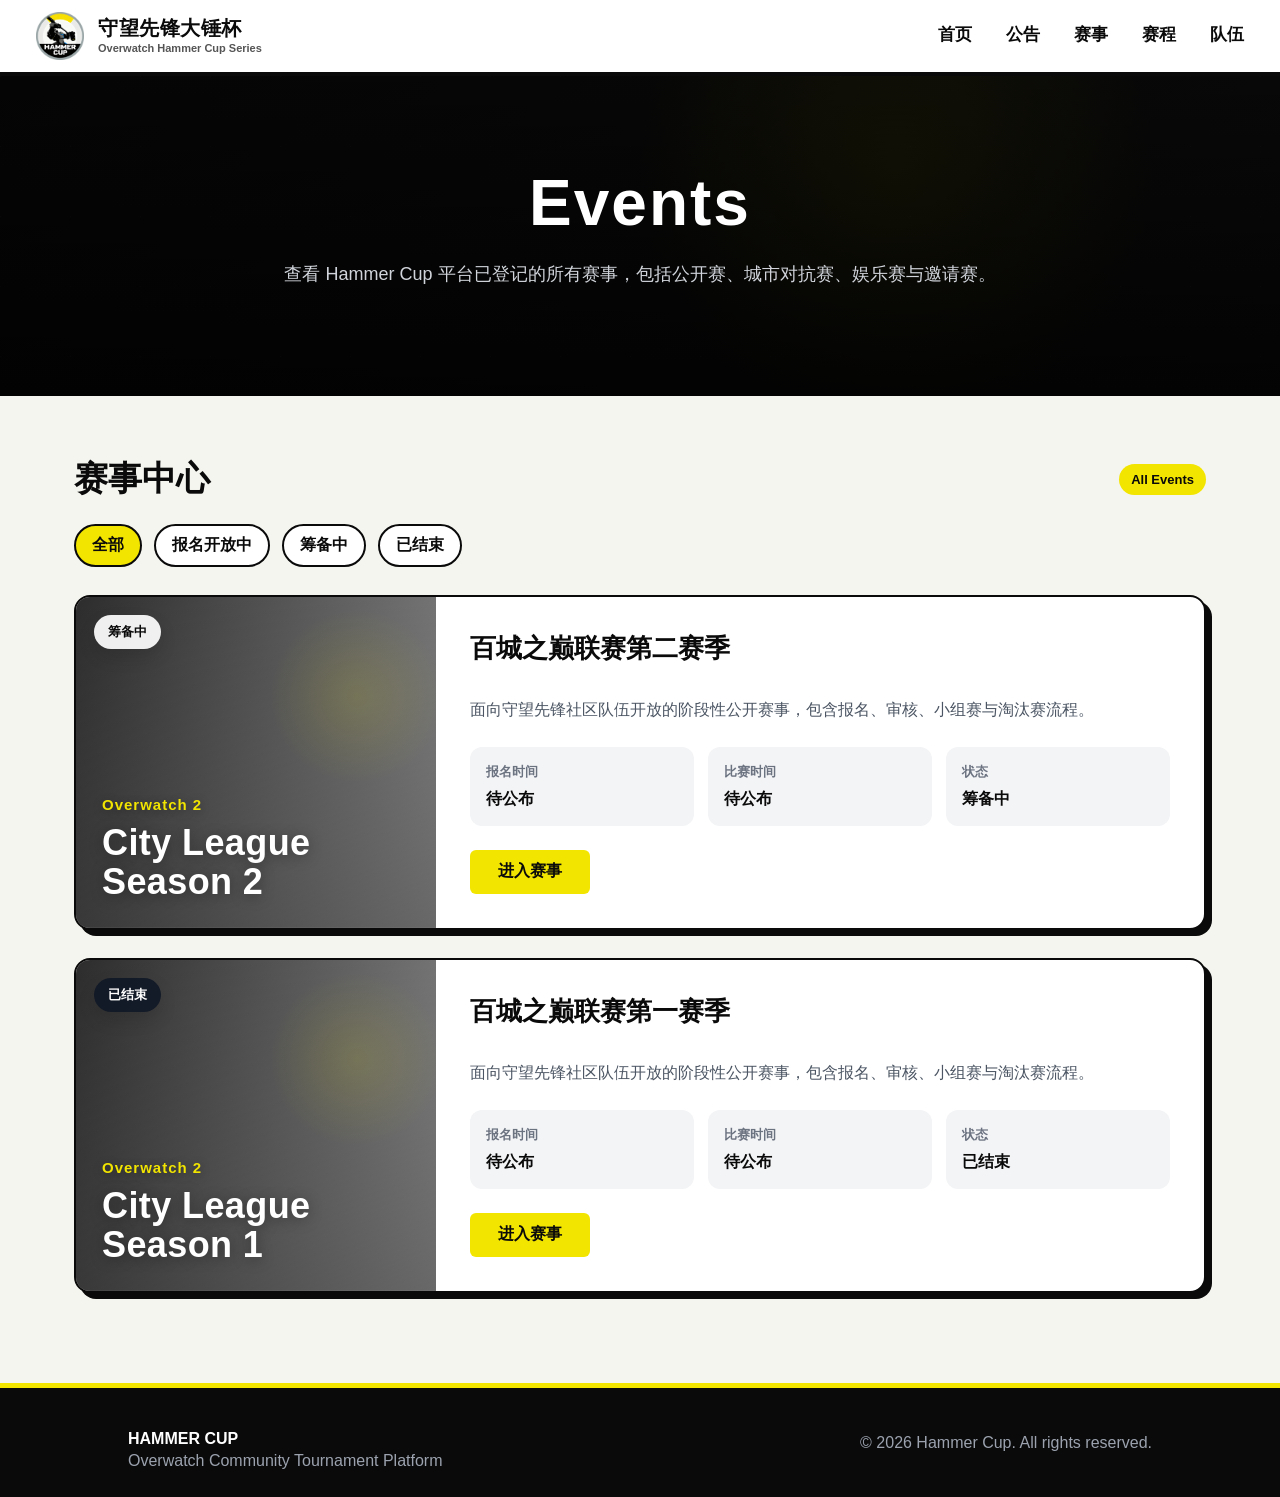
==== events.html @ 7d347a47 "Add files via upload" ====
<!DOCTYPE html>
<html lang="zh-CN">
<head>
  <meta charset="UTF-8" />
  <meta name="viewport" content="width=device-width, initial-scale=1.0" />
  <title>赛事中心 | HAMMER CUP</title>
  <link rel="stylesheet" href="style.css" />
</head>
<body>

  <!-- 顶部导航栏 -->
  <header class="navbar">
    <div class="nav-left">
      <img src="Hammer Cup 2025 allmode.png" alt="Hammer Cup Logo" class="nav-logo" />
      <div class="brand-text">
        <span class="brand-main">守望先锋大锤杯</span>
        <span class="brand-sub">Overwatch Hammer Cup Series</span>
      </div>
    </div>

    <nav class="nav-menu">
      <a href="index.html">首页</a>
      <a href="news.html">公告</a>
      <a href="events.html">赛事</a>
      <a href="schedule.html">赛程</a>
      <a href="teams.html">队伍</a>
    </nav>
  </header>

  <section class="page-hero">
    <h1>Events</h1>
    <p>查看 Hammer Cup 平台已登记的所有赛事，包括公开赛、城市对抗赛、娱乐赛与邀请赛。</p>
  </section>

  <main class="page-container">

    <div class="section-heading">
      <h2>赛事中心</h2>
      <span class="page-tag">All Events</span>
    </div>

    <div class="event-filter-bar">
      <span class="filter-pill active">全部</span>
      <span class="filter-pill">报名开放中</span>
      <span class="filter-pill">筹备中</span>
      <span class="filter-pill">已结束</span>
    </div>

    <div class="platform-event-grid" data-events-list></div>

  </main>

  <footer class="footer">
    <div>
      <strong>HAMMER CUP</strong>
      <p>Overwatch Community Tournament Platform</p>
    </div>
    <p>© 2026 Hammer Cup. All rights reserved.</p>
  </footer>

  <script src="data.js"></script>
  <script src="main.js"></script>
</body>
</body>
</html>
---- style.css ----
:root {
  --bg: #0a0a0a;
  --panel: #141414;
  --panel-2: #1f1f1f;
  --text: #ffffff;
  --text-soft: #d1d5db;
  --text-muted: #9ca3af;
  --accent: #f2e500;
  --accent-hover: #e8d90c;
  --border: #a8b0b3;
  --line: #2a2a2a;
  --blue: #3b82f6;
  --white-bg: #f5f5f0;
}

* {
  box-sizing: border-box;
}

body {
  margin: 0;
  font-family: Arial, "Microsoft YaHei", "PingFang SC", sans-serif;
  background: var(--white-bg);
  color: var(--text);
}

a {
  text-decoration: none;
}

/* 顶部导航栏 */
.navbar {
  height: 76px;
  padding: 0 36px;
  background: #ffffff;
  color: #0a0a0a;
  display: flex;
  align-items: center;
  justify-content: space-between;
  border-bottom: 4px solid #0a0a0a;
  position: sticky;
  top: 0;
  z-index: 50;
}

.nav-left {
  display: flex;
  align-items: center;
  gap: 14px;
}

.nav-logo {
  width: 48px;
  height: 48px;
  object-fit: contain;
}

.brand-text {
  display: flex;
  flex-direction: column;
  justify-content: center;
  line-height: 1.2;
}

.brand-main {
  font-weight: 900;
  font-size: 20px;
  letter-spacing: 0.5px;
  line-height: 1.1;
  margin-bottom: 3px;
}

.brand-sub {
  font-size: 11px;
  color: #555;
  font-weight: 700;
  line-height: 1.2;
}

.nav-menu {
  display: flex;
  gap: 34px;
}

.nav-menu a {
  color: #0a0a0a;
  font-size: 17px;
  font-weight: 800;
  padding: 25px 0;
  border-bottom: 4px solid transparent;
}

.nav-menu a:hover,
.nav-menu a.active {
  border-bottom-color: var(--accent);
}

/* Hero */
.hero {
  min-height: 540px;
  position: relative;
  overflow: hidden;
  background:
    radial-gradient(circle at 75% 40%, rgba(242, 229, 0, 0.22), transparent 25%),
    radial-gradient(circle at 20% 20%, rgba(59, 130, 246, 0.18), transparent 20%),
    linear-gradient(120deg, #050505 0%, #111111 55%, #202020 100%);
  display: flex;
  align-items: center;
  justify-content: flex-start;
  gap: 80px;
  padding: 70px 8% 70px 14%;
}

.hero::before {
  content: "";
  position: absolute;
  inset: 0;
  background-image:
    linear-gradient(135deg, rgba(255,255,255,0.06) 1px, transparent 1px),
    linear-gradient(45deg, rgba(255,255,255,0.04) 1px, transparent 1px);
  background-size: 80px 80px;
  opacity: 0.35;
}

.hero::after {
  content: "HAMMER CUP";
  position: absolute;
  right: -30px;
  bottom: 10px;
  font-size: 120px;
  font-weight: 900;
  color: rgba(255, 255, 255, 0.035);
  letter-spacing: 8px;
  pointer-events: none;
}

.hero-content {
  position: relative;
  z-index: 2;
  max-width: 560px;
  flex: 0 0 560px;
}

.hero h1 {
  margin: 0;
  font-size: 88px;
  line-height: 0.92;
  font-weight: 900;
  letter-spacing: 3px;
}

.hero h1 span {
  color: var(--accent);
}

.hero-subtitle {
  margin-top: 24px;
  font-size: 26px;
  font-weight: 800;
}

.hero-desc {
  max-width: 620px;
  color: var(--text-soft);
  line-height: 1.8;
  font-size: 17px;
}

.hero-actions {
  margin-top: 34px;
  display: flex;
  gap: 16px;
}

.btn {
  display: inline-flex;
  align-items: center;
  justify-content: center;
  min-width: 132px;
  height: 48px;
  padding: 0 24px;
  border-radius: 6px;
  font-weight: 900;
  transition: 0.2s;
}

.btn-primary {
  background: var(--accent);
  color: #0a0a0a;
}

.btn-primary:hover {
  background: var(--accent-hover);
  transform: translateY(-2px);
}

.btn-secondary {
  border: 1px solid var(--border);
  color: #ffffff;
  background: rgba(255, 255, 255, 0.04);
}

.btn-secondary:hover {
  border-color: var(--accent);
  color: var(--accent);
}

.hero-logo-wrap {
  position: relative;
  z-index: 2;
  width: 360px;
  height: 360px;
  border-radius: 50%;
  background: rgba(255, 255, 255, 0.04);
  border: 1px solid rgba(255,255,255,0.12);
  display: flex;
  align-items: center;
  justify-content: center;
  box-shadow: 0 0 80px rgba(242, 229, 0, 0.15);
}

.hero-logo {
  width: 310px;
  height: 310px;
  object-fit: contain;
}

/* 信息卡 */
.info-strip {
  max-width: 1180px;
  margin: -48px auto 36px;
  padding: 0 24px;
  display: grid;
  grid-template-columns: repeat(4, 1fr);
  gap: 18px;
  position: relative;
  z-index: 5;
}

.info-card {
  background: #ffffff;
  color: #0a0a0a;
  padding: 18px 22px;
  min-height: 132px;
  border-radius: 12px;
  border: 2px solid #0a0a0a;
  box-shadow: 7px 7px 0 #0a0a0a;
}

.info-card span {
  display: block;
  color: #555;
  font-size: 13px;
  font-weight: 800;
  margin-bottom: 8px;
}

.info-card strong {
  display: block;
  font-size: 20px;
  font-weight: 900;
  margin-bottom: 8px;
}

.info-card p {
  margin: 0;
  color: #4b5563;
  font-size: 13px;
  line-height: 1.5;
  font-weight: 700;
}

/* 主内容 */
.main-layout {
  max-width: 1180px;
  margin: 0 auto 80px;
  padding: 0 24px;
  display: grid;
  grid-template-columns: 1fr 340px;
  gap: 28px;
  color: #0a0a0a;
}

.section-heading,
.panel-heading {
  display: flex;
  align-items: center;
  justify-content: space-between;
  margin-bottom: 22px;
}

.section-heading h2,
.panel-heading h2 {
  font-size: 34px;
  margin: 0;
  font-weight: 900;
}

.section-heading a,
.panel-heading a {
  color: #0a0a0a;
  font-weight: 900;
}

.section-heading a:hover,
.panel-heading a:hover {
  color: var(--accent);
}

.tournament-grid {
  display: grid;
  grid-template-columns: repeat(2, 1fr);
  gap: 24px;
}

.tournament-card {
  background: #ffffff;
  border-radius: 14px;
  overflow: hidden;
  border: 1px solid #e5e7eb;
  box-shadow: 0 18px 36px rgba(0, 0, 0, 0.08);
  display: flex;
  flex-direction: column;
}

.card-banner {
  height: 225px;
  position: relative;
  background:
    linear-gradient(120deg, rgba(0,0,0,0.9), rgba(0,0,0,0.65)),
    radial-gradient(circle at 75% 40%, rgba(242, 229, 0, 0.35), transparent 28%),
    linear-gradient(135deg, #111111, #272727);
  background-size: cover;
  background-position: center;
  background-repeat: no-repeat;
  border-bottom: 5px solid var(--accent);
}

.card-banner.secondary {
  border-bottom-color: #bfc6c9;
}

.card-banner::after {
  content: "";
  position: absolute;
  inset: 0;
  background:
    radial-gradient(circle at 80% 20%, rgba(242, 229, 0, 0.16), transparent 28%),
    linear-gradient(to bottom, rgba(0,0,0,0.05), rgba(0,0,0,0.25));
  pointer-events: none;
}

.status-tag,
.banner-text {
  z-index: 2;
}

.status-tag {
  position: absolute;
  top: 18px;
  right: 18px;
  background: var(--accent);
  color: #0a0a0a;
  padding: 8px 12px;
  border-radius: 999px;
  font-size: 13px;
  font-weight: 900;
}

.status-tag.gray {
  background: #d1d5db;
}

.banner-text {
  position: absolute;
  left: 24px;
  right: 24px;
  bottom: 24px;
  color: #ffffff;
}

.banner-text span {
  color: var(--accent);
  font-weight: 900;
  letter-spacing: 1px;
  font-size: 14px;
}

.cover-title-en {
  margin: 8px 0 0;
  font-size: 38px;
  line-height: 1.05;
  font-weight: 900;
  letter-spacing: 0.5px;
  color: #ffffff;
}

.card-body {
  padding: 22px;
  display: flex;
  flex-direction: column;
  flex: 1;
}

.card-body h3 {
  margin: 0 0 12px;
  font-size: 23px;
  font-weight: 900;
}

.card-body p {
  color: #4b5563;
  line-height: 1.7;
  margin-bottom: 18px;
}

.card-meta {
  display: flex;
  flex-direction: column;
  gap: 8px;
  color: #111827;
  font-weight: 800;
  font-size: 14px;
  margin-bottom: 20px;
}

.card-link {
  display: inline-flex;
  align-items: center;
  justify-content: center;
  width: 120px;
  height: 44px;
  padding: 0 18px;
  color: #0a0a0a;
  background: var(--accent);
  border-radius: 6px;
  font-weight: 900;
  text-align: center;
  margin-top: auto;
}

.card-link:hover {
  background: #0a0a0a;
  color: #ffffff;
}

.card-link:hover {
  background: #0a0a0a;
  color: #ffffff;
}

.tournament-card {
  background: #ffffff;
  border-radius: 14px;
  overflow: hidden;
  border: 1px solid #e5e7eb;
  box-shadow: 0 18px 36px rgba(0, 0, 0, 0.08);
  display: flex;
  flex-direction: column;
}

.card-body {
  padding: 22px;
  display: flex;
  flex-direction: column;
  flex: 1;
}

.card-meta {
  display: flex;
  flex-direction: column;
  gap: 8px;
  color: #111827;
  font-weight: 800;
  font-size: 14px;
  margin-bottom: 20px;
}

.card-link {
  margin-top: auto;
}

/* 赛程面板 */
.schedule-panel {
  background: #ffffff;
  border-radius: 14px;
  padding: 24px;
  align-self: start;
  border: 1px solid #e5e7eb;
  box-shadow: 0 18px 36px rgba(0, 0, 0, 0.08);
}

.match-card {
  background: #f8fafc;
  border-radius: 12px;
  padding: 22px;
  border: 1px solid #e5e7eb;
  text-align: center;
}

.match-stage {
  font-weight: 900;
  color: #111827;
  margin-bottom: 8px;
}

.match-date {
  color: #6b7280;
  font-weight: 700;
  margin-bottom: 22px;
}

.match-teams {
  display: grid;
  grid-template-columns: 1fr 80px 1fr;
  align-items: center;
  gap: 14px;
}

.team {
  display: flex;
  flex-direction: column;
  align-items: center;
  gap: 7px;
  font-weight: 800;
  font-size: 13px;
}

.team-logo {
  width: 52px;
  height: 52px;
  border-radius: 50%;
  background: #0a0a0a;
  color: var(--accent);
  display: flex;
  align-items: center;
  justify-content: center;
  font-weight: 900;
  border: 3px solid var(--accent);
}

.match-time strong {
  display: block;
  font-size: 22px;
}

.match-time span {
  color: #6b7280;
  font-weight: 800;
}

.notice-box {
  margin-top: 22px;
  padding: 20px;
  background: #0a0a0a;
  color: #ffffff;
  border-radius: 12px;
  border-left: 6px solid var(--accent);
}

.notice-box h3 {
  margin-top: 0;
}

.notice-box p {
  color: var(--text-soft);
  line-height: 1.7;
}

/* Footer */
.footer {
  background: #0a0a0a;
  color: #ffffff;
  padding: 42px 10% 24px;
  display: grid;
  grid-template-columns: 1fr auto;
  gap: 36px;
  border-top: 5px solid var(--accent);
}

.footer-brand {
  display: flex;
  align-items: center;
  gap: 16px;
}

.footer-brand img {
  width: 58px;
  height: 58px;
  object-fit: contain;
}

.footer-brand strong {
  display: block;
  font-size: 24px;
  font-weight: 900;
  margin-bottom: 6px;
}

.footer p {
  margin: 0;
  color: #9ca3af;
  line-height: 1.6;
}

.footer h4 {
  margin: 0 0 14px;
  font-size: 16px;
  color: var(--accent);
}

.footer-social {
  display: flex;
  flex-direction: column;
  align-items: flex-start;
  justify-self: end;
  text-align: left;
  min-width: 180px;
}

.footer-social a {
  color: #d1d5db;
  margin-bottom: 9px;
  font-weight: 700;
  transition: 0.18s;
}

.footer-social a:hover {
  color: var(--accent);
}

.footer-bottom {
  grid-column: 1 / -1;
  padding-top: 22px;
  margin-top: 10px;
  border-top: 1px solid #2a2a2a;
  text-align: center;
}

/* 手机适配 */
@media (max-width: 980px) {
  .navbar {
    height: auto;
    padding: 18px 24px;
    flex-wrap: wrap;
    gap: 16px;
  }

  .nav-menu {
    order: 3;
    width: 100%;
    justify-content: center;
    gap: 22px;
  }

  .hero {
    flex-direction: column;
    text-align: center;
    padding: 70px 24px;
  }

  .hero h1 {
    font-size: 64px;
  }

  .hero-actions {
    justify-content: center;
  }

  .hero-logo-wrap {
    margin-top: 50px;
    width: 280px;
    height: 280px;
  }

  .hero-logo {
    width: 240px;
    height: 240px;
  }

  .info-strip {
    grid-template-columns: repeat(2, 1fr);
    margin-top: 24px;
  }

  .main-layout {
    grid-template-columns: 1fr;
  }
}

@media (max-width: 640px) {
  .footer {
    grid-template-columns: 1fr;
    text-align: center;
    padding: 36px 24px 22px;
  }

  .footer-brand {
    justify-content: center;
  }

  .footer-bottom {
    text-align: center;
  }
}

/* ========== 子页面通用样式 ========== */

.page-hero {
  min-height: 320px;
  padding: 90px 24px;
  text-align: center;
  color: #ffffff;
  background:
    linear-gradient(rgba(0, 0, 0, 0.72), rgba(0, 0, 0, 0.9)),
    radial-gradient(circle at 70% 30%, rgba(242, 229, 0, 0.2), transparent 28%),
    linear-gradient(135deg, #111111, #1f1f1f);
  position: relative;
  overflow: hidden;
}

.page-hero::after {
  content: "";
  position: absolute;
  inset: 0;
  background-image:
    linear-gradient(135deg, rgba(255,255,255,0.05) 1px, transparent 1px);
  background-size: 70px 70px;
  opacity: 0.25;
}

.page-hero h1 {
  position: relative;
  z-index: 2;
  margin: 0;
  font-size: 64px;
  font-weight: 900;
  letter-spacing: 2px;
}

.page-hero p {
  position: relative;
  z-index: 2;
  margin: 18px auto 0;
  max-width: 720px;
  color: #d1d5db;
  font-size: 18px;
  line-height: 1.8;
}

.page-container {
  max-width: 1180px;
  margin: 0 auto;
  padding: 60px 24px 90px;
  color: #0a0a0a;
}

.page-tag {
  display: inline-block;
  background: var(--accent);
  color: #0a0a0a;
  padding: 8px 12px;
  border-radius: 999px;
  font-weight: 900;
  font-size: 13px;
}

/* ========== 赛程页 ========== */

.schedule-list {
  display: flex;
  flex-direction: column;
  gap: 18px;
}

.schedule-row {
  background: #ffffff;
  border: 2px solid #0a0a0a;
  box-shadow: 6px 6px 0 #0a0a0a;
  border-radius: 14px;
  padding: 22px;
  display: grid;
  grid-template-columns: 150px 1fr 90px;
  align-items: center;
  gap: 24px;
}

.schedule-date {
  border-right: 1px solid #e5e7eb;
  padding-right: 20px;
}

.schedule-date strong {
  display: block;
  font-size: 22px;
  font-weight: 900;
}

.schedule-date span {
  color: #6b7280;
  font-weight: 800;
}

.schedule-info h3 {
  margin: 10px 0 6px;
  font-size: 24px;
  font-weight: 900;
}

.schedule-info p {
  margin: 0;
  color: #6b7280;
  font-weight: 700;
}

.status-tag.small {
  position: static;
  display: inline-block;
  font-size: 12px;
  padding: 6px 10px;
}

.mini-btn {
  background: #0a0a0a;
  color: #ffffff;
  padding: 10px 14px;
  border-radius: 6px;
  text-align: center;
  font-weight: 900;
}

.mini-btn:hover {
  background: var(--accent);
  color: #0a0a0a;
}

/* ========== 队伍页 ========== */

.team-grid {
  display: grid;
  grid-template-columns: repeat(4, 1fr);
  gap: 22px;
}

.team-card {
  background: #ffffff;
  border-radius: 14px;
  border: 2px solid #0a0a0a;
  box-shadow: 6px 6px 0 #0a0a0a;
  padding: 28px;
  text-align: center;
}

.team-badge {
  width: 74px;
  height: 74px;
  margin: 0 auto 18px;
  border-radius: 50%;
  background: #0a0a0a;
  color: var(--accent);
  border: 4px solid var(--accent);
  display: flex;
  align-items: center;
  justify-content: center;
  font-size: 26px;
  font-weight: 900;
}

.team-card h3 {
  margin: 0 0 10px;
  font-size: 24px;
  font-weight: 900;
}

.team-card p {
  color: #6b7280;
}

.team-card span {
  font-weight: 900;
}

/* ========== 规则页 ========== */

.rules-layout {
  max-width: 920px;
}

.rule-block {
  background: #ffffff;
  border-radius: 14px;
  border-left: 8px solid var(--accent);
  padding: 28px;
  margin-bottom: 24px;
  box-shadow: 0 14px 30px rgba(0,0,0,0.08);
}

.rule-block h2 {
  margin-top: 0;
  font-size: 26px;
  font-weight: 900;
}

.rule-block p {
  color: #4b5563;
  line-height: 1.9;
  font-size: 16px;
}

/* ========== 报名页 ========== */

.register-hero {
  background:
    linear-gradient(rgba(0, 0, 0, 0.7), rgba(0,0,0,0.92)),
    radial-gradient(circle at 50% 30%, rgba(242, 229, 0, 0.28), transparent 30%),
    linear-gradient(135deg, #050505, #1f1f1f);
}

.register-layout {
  display: grid;
  grid-template-columns: 1fr 340px;
  gap: 28px;
}

.register-card {
  background: #ffffff;
  border-radius: 16px;
  border: 2px solid #0a0a0a;
  box-shadow: 8px 8px 0 #0a0a0a;
  padding: 36px;
}

.register-card h2 {
  margin: 22px 0 14px;
  font-size: 34px;
  font-weight: 900;
}

.register-card p {
  color: #4b5563;
  line-height: 1.8;
}

.register-info {
  display: grid;
  grid-template-columns: repeat(3, 1fr);
  gap: 18px;
  margin: 28px 0;
}

.register-info div {
  background: #f3f4f6;
  border-radius: 12px;
  padding: 18px;
}

.register-info span {
  display: block;
  color: #6b7280;
  font-size: 14px;
  font-weight: 800;
  margin-bottom: 8px;
}

.register-info strong {
  font-size: 20px;
  font-weight: 900;
}

.register-btn {
  width: fit-content;
}

.register-side {
  background: #0a0a0a;
  color: #ffffff;
  border-radius: 16px;
  padding: 28px;
  align-self: start;
  border-top: 8px solid var(--accent);
}

.register-side h3 {
  margin-top: 0;
  font-size: 24px;
}

.register-side ul {
  padding-left: 20px;
  color: #d1d5db;
  line-height: 2;
}

/* ========== 公告页 ========== */

.news-list {
  display: flex;
  flex-direction: column;
  gap: 22px;
}

.news-card {
  background: #ffffff;
  padding: 28px;
  border-radius: 14px;
  border: 2px solid #0a0a0a;
  box-shadow: 6px 6px 0 #0a0a0a;
}

.news-date {
  display: inline-block;
  color: #0a0a0a;
  background: var(--accent);
  padding: 6px 10px;
  border-radius: 999px;
  font-weight: 900;
  font-size: 13px;
}

.news-card h2 {
  font-size: 28px;
  margin: 18px 0 12px;
  font-weight: 900;
}

.news-card p {
  color: #4b5563;
  line-height: 1.8;
}

.news-card a {
  color: #0a0a0a;
  font-weight: 900;
  border-bottom: 3px solid var(--accent);
}

/* ========== 子页面手机适配 ========== */

@media (max-width: 980px) {
  .schedule-row {
    grid-template-columns: 1fr;
  }

  .schedule-date {
    border-right: none;
    border-bottom: 1px solid #e5e7eb;
    padding-right: 0;
    padding-bottom: 14px;
  }

  .team-grid {
    grid-template-columns: repeat(2, 1fr);
  }

  .register-layout {
    grid-template-columns: 1fr;
  }

  .register-info {
    grid-template-columns: 1fr;
  }
}

@media (max-width: 640px) {
  .page-hero h1 {
    font-size: 42px;
  }

  .page-container {
    padding: 42px 18px 70px;
  }

  .team-grid {
    grid-template-columns: 1fr;
  }

  .schedule-row {
    box-shadow: 4px 4px 0 #0a0a0a;
  }

  .news-card h2 {
    font-size: 23px;
  }
}

/* ========== 赛事平台页面 ========== */

.event-filter-bar {
  display: flex;
  flex-wrap: wrap;
  gap: 12px;
  margin-bottom: 28px;
}

.filter-pill {
  display: inline-block;
  background: #ffffff;
  border: 2px solid #0a0a0a;
  padding: 9px 16px;
  border-radius: 999px;
  font-weight: 900;
  color: #0a0a0a;
}

.filter-pill.active {
  background: var(--accent);
}

.platform-event-grid {
  display: grid;
  grid-template-columns: 1fr;
  gap: 28px;
}

.platform-event-card {
  display: grid;
  grid-template-columns: 360px 1fr;
  background: #ffffff;
  border: 2px solid #0a0a0a;
  box-shadow: 6px 6px 0 #0a0a0a;
  border-radius: 16px;
  overflow: hidden;
}

.platform-event-cover {
  min-height: 300px;
  padding: 26px;
  color: #ffffff;
  position: relative;
  display: flex;
  align-items: flex-end;
  overflow: hidden;
  background-size: cover;
  background-position: center;
  background-repeat: no-repeat;
}

.platform-event-cover::after {
  content: "";
  position: absolute;
  inset: 0;
  background:
    radial-gradient(circle at 78% 30%, rgba(242,229,0,0.12), transparent 24%),
    linear-gradient(to bottom, rgba(0,0,0,0.04), rgba(0,0,0,0.34));
  pointer-events: none;
}

.platform-event-cover > * {
  position: relative;
  z-index: 2;
}

.platform-event-cover.preparing,
.platform-event-cover.finished,
.platform-event-cover.open {
  background-position: center;
}

.event-status-tag {
  position: absolute;
  top: 18px;
  left: 18px;
  background: rgba(255,255,255,0.92);
  color: #0a0a0a;
  padding: 8px 14px;
  border-radius: 999px;
  font-weight: 900;
  font-size: 13px;
  box-shadow: 0 8px 18px rgba(0,0,0,0.12);
}

.event-status-tag.gray {
  background: rgba(229,231,235,0.95);
}

.event-status-tag.dark {
  background: rgba(17,24,39,0.92);
  color: #ffffff;
}

.platform-event-cover h2 {
  margin: 10px 0 0;
  font-size: 36px;
  line-height: 1.08;
  font-weight: 900;
  letter-spacing: 0.4px;
  max-width: 92%;
  text-shadow: 0 2px 14px rgba(0,0,0,0.35);
}

.event-kicker {
  color: var(--accent);
  font-weight: 900;
  letter-spacing: 1px;
  font-size: 15px;
  text-shadow: 0 2px 10px rgba(0,0,0,0.35);
}

.platform-event-body {
  padding: 34px;
  color: #0a0a0a;
  display: flex;
  flex-direction: column;
  justify-content: center;
}

.platform-event-body h3 {
  margin: 0 0 14px;
  font-size: 26px;
  font-weight: 900;
}

.platform-event-body p {
  color: #4b5563;
  line-height: 1.8;
  margin-bottom: 22px;
}

.event-meta-grid {
  display: grid;
  grid-template-columns: repeat(3, 1fr);
  gap: 14px;
  margin-bottom: 24px;
}

.event-meta-grid div {
  background: #f3f4f6;
  padding: 16px;
  border-radius: 12px;
}

.event-meta-grid span {
  display: block;
  color: #6b7280;
  font-size: 13px;
  font-weight: 800;
  margin-bottom: 8px;
}

.event-meta-grid strong {
  font-size: 16px;
  font-weight: 900;
}

.muted-link {
  background: #d1d5db;
}

/* ========== 单赛事详情页 ========== */

.event-detail-hero {
  min-height: 520px;
  padding: 80px 10%;
  display: flex;
  align-items: center;
  justify-content: space-between;
  background:
    radial-gradient(circle at 75% 40%, rgba(242, 229, 0, 0.25), transparent 25%),
    radial-gradient(circle at 20% 20%, rgba(59, 130, 246, 0.16), transparent 20%),
    linear-gradient(120deg, #050505 0%, #111111 55%, #202020 100%);
  color: #ffffff;
  position: relative;
  overflow: hidden;
}

.event-detail-hero::after {
  content: "EVENT DETAIL";
  position: absolute;
  right: -20px;
  bottom: 20px;
  font-size: 110px;
  font-weight: 900;
  color: rgba(255,255,255,0.035);
  letter-spacing: 6px;
}

.event-detail-content {
  max-width: 680px;
  position: relative;
  z-index: 2;
}

.event-detail-content h1 {
  font-size: 70px;
  line-height: 1;
  margin: 24px 0;
  font-weight: 900;
}

.event-detail-content p {
  color: #d1d5db;
  font-size: 18px;
  line-height: 1.8;
}

.event-detail-logo {
  width: 330px;
  height: 330px;
  border-radius: 50%;
  background: rgba(255,255,255,0.04);
  border: 1px solid rgba(255,255,255,0.12);
  display: flex;
  align-items: center;
  justify-content: center;
  box-shadow: 0 0 80px rgba(242,229,0,0.15);
  position: relative;
  z-index: 2;
}

.event-detail-logo img {
  width: 285px;
  height: 285px;
  object-fit: contain;
}

.event-detail-info {
  max-width: 1180px;
  margin: -48px auto 54px;
  padding: 0 24px;
  display: grid;
  grid-template-columns: repeat(4, 1fr);
  gap: 18px;
  position: relative;
  z-index: 3;
}

.event-detail-info div {
  background: #ffffff;
  color: #0a0a0a;
  padding: 24px;
  border-radius: 12px;
  border: 2px solid #0a0a0a;
  box-shadow: 8px 8px 0 #0a0a0a;
}

.event-detail-info span {
  display: block;
  color: #555;
  font-size: 14px;
  font-weight: 800;
  margin-bottom: 10px;
}

.event-detail-info strong {
  font-size: 22px;
  font-weight: 900;
}

.event-detail-layout {
  max-width: 1180px;
  margin: 0 auto 90px;
  padding: 0 24px;
  display: grid;
  grid-template-columns: 220px 1fr;
  gap: 34px;
  color: #0a0a0a;
}

.event-sidebar {
  background: #ffffff;
  border: 2px solid #0a0a0a;
  box-shadow: 6px 6px 0 #0a0a0a;
  border-radius: 14px;
  padding: 18px;
  align-self: start;
  position: sticky;
  top: 100px;
}

.event-sidebar a {
  display: block;
  color: #0a0a0a;
  font-weight: 900;
  padding: 13px 12px;
  border-radius: 8px;
}

.event-sidebar a:hover {
  background: var(--accent);
}

.event-detail-main {
  display: flex;
  flex-direction: column;
  gap: 28px;
}

.event-section {
  background: #ffffff;
  border-radius: 16px;
  border: 2px solid #0a0a0a;
  box-shadow: 6px 6px 0 #0a0a0a;
  padding: 32px;
}

.event-section h2 {
  margin-top: 0;
  font-size: 34px;
  font-weight: 900;
}

.event-section p {
  color: #4b5563;
  line-height: 1.9;
}

.schedule-list.compact .schedule-row {
  box-shadow: none;
  border: 1px solid #e5e7eb;
}

.mini-team-grid {
  display: grid;
  grid-template-columns: repeat(3, 1fr);
  gap: 18px;
}

.mini-team-card {
  background: #f3f4f6;
  border-radius: 14px;
  padding: 22px;
  text-align: center;
}

.mini-team-card .team-badge {
  width: 58px;
  height: 58px;
  font-size: 20px;
}

.mini-team-card h3 {
  margin: 10px 0 4px;
}

.compact-news {
  box-shadow: none;
  border: 1px solid #e5e7eb;
  margin-bottom: 16px;
}

.compact-news h3 {
  margin: 16px 0 8px;
  font-size: 22px;
}

.register-event-section {
  background:
    linear-gradient(135deg, #ffffff, #f8fafc);
  border-left: 10px solid var(--accent);
}

/* 响应式 */
@media (max-width: 980px) {
  .platform-event-card {
    grid-template-columns: 1fr;
  }

  .event-detail-hero {
    flex-direction: column;
    text-align: center;
    padding: 70px 24px;
  }

  .event-detail-content h1 {
    font-size: 50px;
  }

  .event-detail-logo {
    margin-top: 40px;
    width: 260px;
    height: 260px;
  }

  .event-detail-logo img {
    width: 220px;
    height: 220px;
  }

  .event-detail-info {
    grid-template-columns: repeat(2, 1fr);
    margin-top: 24px;
  }

  .event-detail-layout {
    grid-template-columns: 1fr;
  }

  .event-sidebar {
    position: static;
  }

  .mini-team-grid {
    grid-template-columns: 1fr;
  }
}

@media (max-width: 640px) {
  .event-meta-grid {
    grid-template-columns: 1fr;
  }

  .event-detail-info {
    grid-template-columns: 1fr;
  }

  .platform-event-cover h2 {
    font-size: 28px;
  }

  .event-section {
    padding: 24px;
  }

  .event-section h2 {
    font-size: 28px;
  }
}

/* ========== 平台首页入口卡片 ========== */

.platform-cards {
  align-items: stretch;
}

.platform-card {
  display: block;
  min-height: 132px;
  transition: 0.18s ease;
}

.platform-card:hover {
  transform: translateY(-4px);
  background: var(--accent);
}

.platform-card:hover span,
.platform-card:hover strong,
.platform-card:hover p {
  color: #0a0a0a;
}
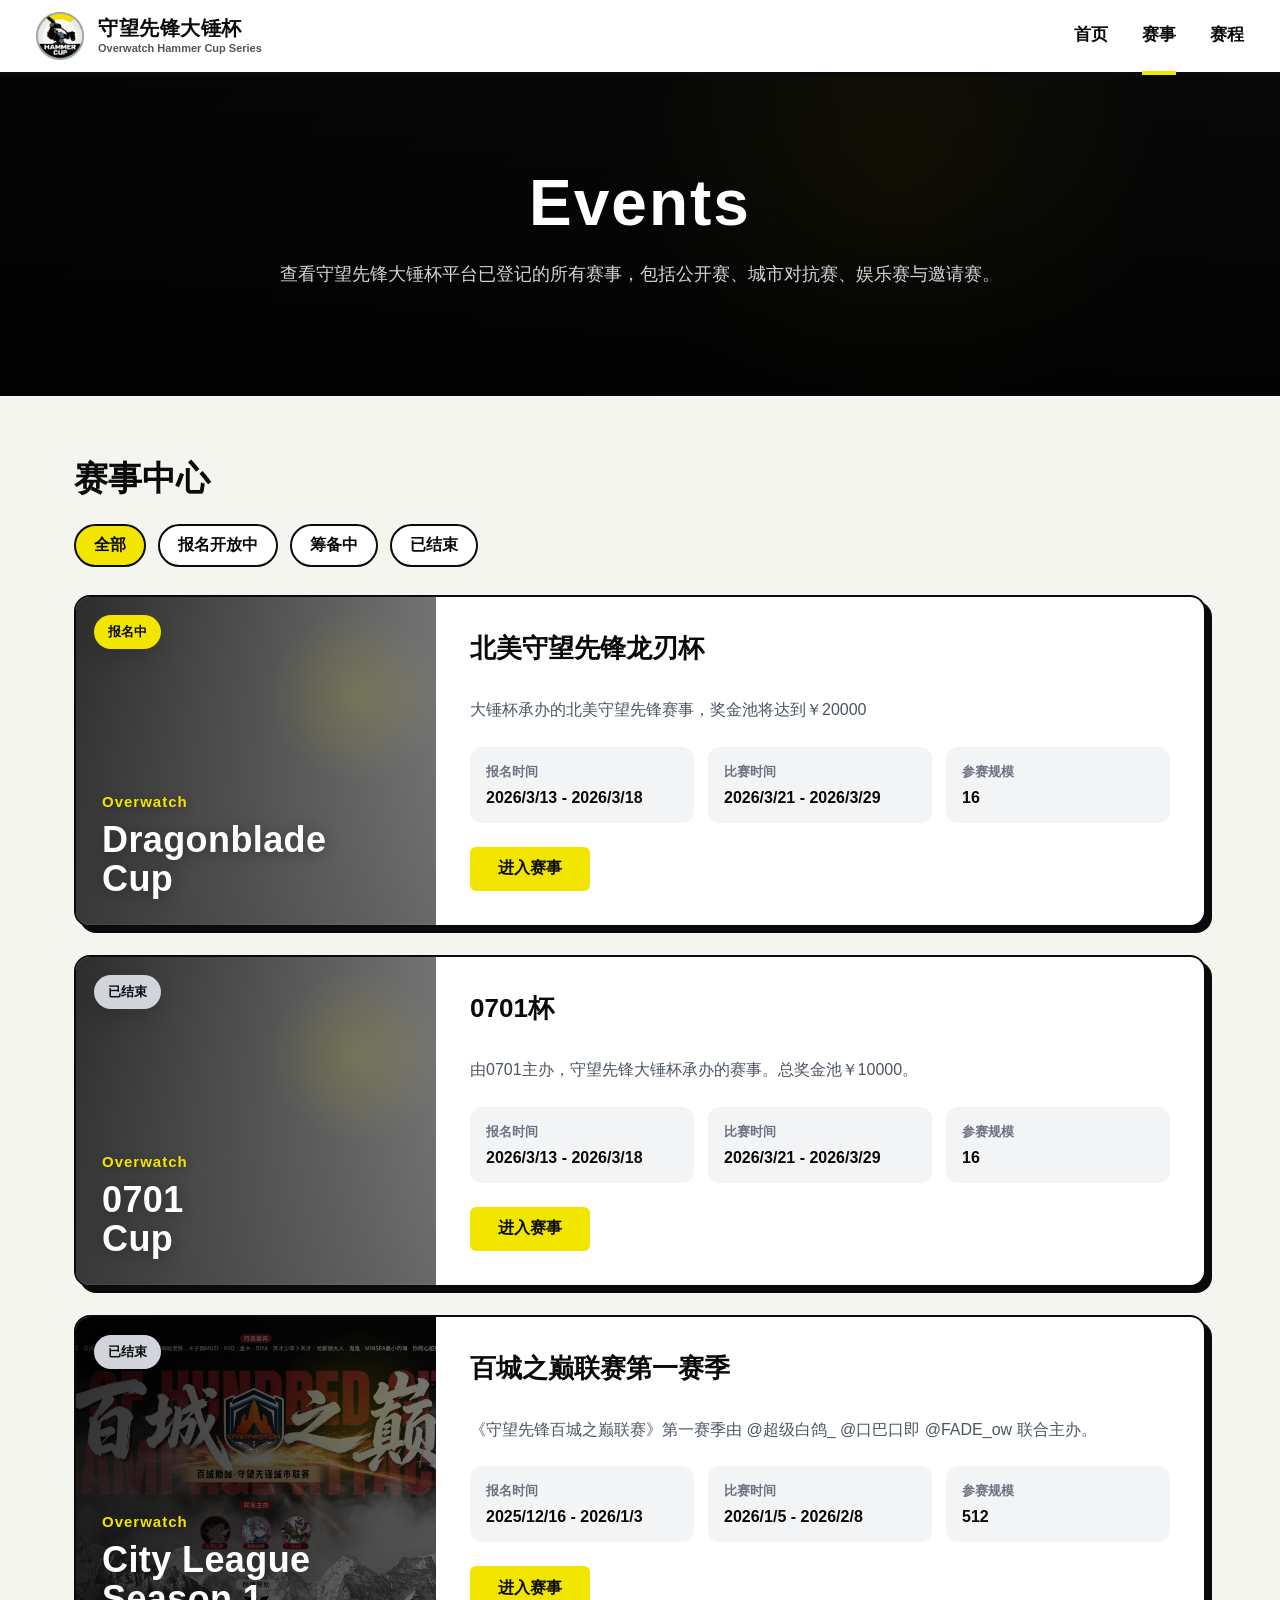
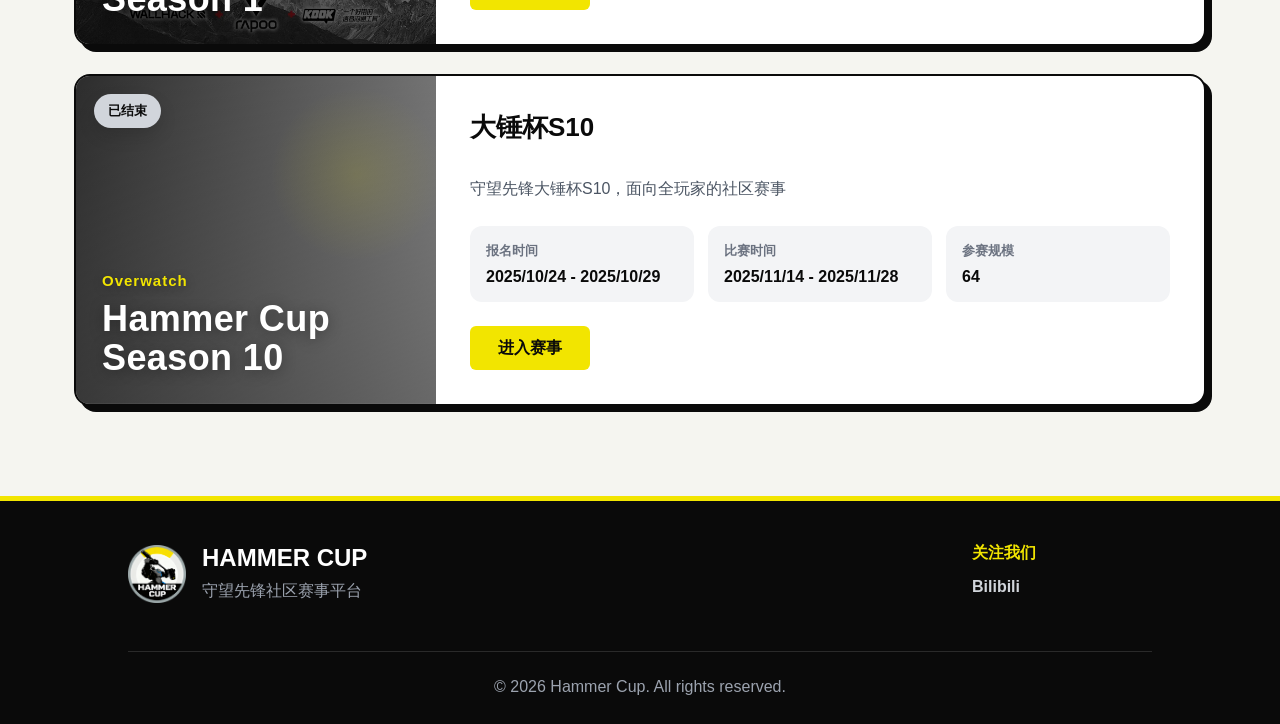
==== commit c14a2e1d: "Add files via upload" ====
--- a/events.html
+++ b/events.html
@@ -1,65 +1,69 @@
-<!DOCTYPE html>
-<html lang="zh-CN">
-<head>
-  <meta charset="UTF-8" />
-  <meta name="viewport" content="width=device-width, initial-scale=1.0" />
-  <title>赛事中心 | HAMMER CUP</title>
-  <link rel="stylesheet" href="style.css" />
-</head>
-<body>
-
-  <!-- 顶部导航栏 -->
-  <header class="navbar">
-    <div class="nav-left">
-      <img src="Hammer Cup 2025 allmode.png" alt="Hammer Cup Logo" class="nav-logo" />
-      <div class="brand-text">
-        <span class="brand-main">守望先锋大锤杯</span>
-        <span class="brand-sub">Overwatch Hammer Cup Series</span>
-      </div>
-    </div>
-
-    <nav class="nav-menu">
-      <a href="index.html">首页</a>
-      <a href="news.html">公告</a>
-      <a href="events.html">赛事</a>
-      <a href="schedule.html">赛程</a>
-      <a href="teams.html">队伍</a>
-    </nav>
-  </header>
-
-  <section class="page-hero">
-    <h1>Events</h1>
-    <p>查看 Hammer Cup 平台已登记的所有赛事，包括公开赛、城市对抗赛、娱乐赛与邀请赛。</p>
-  </section>
-
-  <main class="page-container">
-
-    <div class="section-heading">
-      <h2>赛事中心</h2>
-      <span class="page-tag">All Events</span>
-    </div>
-
-    <div class="event-filter-bar">
-      <span class="filter-pill active">全部</span>
-      <span class="filter-pill">报名开放中</span>
-      <span class="filter-pill">筹备中</span>
-      <span class="filter-pill">已结束</span>
-    </div>
-
-    <div class="platform-event-grid" data-events-list></div>
-
-  </main>
-
-  <footer class="footer">
-    <div>
-      <strong>HAMMER CUP</strong>
-      <p>Overwatch Community Tournament Platform</p>
-    </div>
-    <p>© 2026 Hammer Cup. All rights reserved.</p>
-  </footer>
-
-  <script src="data.js"></script>
-  <script src="main.js"></script>
-</body>
-</body>
-</html>+<!DOCTYPE html>
+<html lang="zh-CN">
+<head>
+  <meta charset="UTF-8" />
+  <meta name="viewport" content="width=device-width, initial-scale=1.0" />
+  <title>赛事中心 | HAMMER CUP</title>
+  <link rel="stylesheet" href="style.css" />
+</head>
+<body>
+
+  <header class="navbar">
+    <div class="nav-left">
+      <img src="Hammer Cup 2025 allmode.png" alt="Hammer Cup Logo" class="nav-logo" />
+      <div class="brand-text">
+        <span class="brand-main">守望先锋大锤杯</span>
+        <span class="brand-sub">Overwatch Hammer Cup Series</span>
+      </div>
+    </div>
+
+    <nav class="nav-menu">
+      <a href="index.html">首页</a>
+      <a href="events.html" class="active">赛事</a>
+      <a href="schedule.html">赛程</a>
+    </nav>
+  </header>
+
+  <section class="page-hero">
+    <h1>Events</h1>
+    <p>查看守望先锋大锤杯平台已登记的所有赛事，包括公开赛、城市对抗赛、娱乐赛与邀请赛。</p>
+  </section>
+
+  <main class="page-container">
+    <div class="section-heading">
+      <h2>赛事中心</h2>
+    </div>
+
+    <div class="event-filter-bar" data-events-filters>
+      <button class="filter-pill active" type="button" data-filter="all">全部</button>
+      <button class="filter-pill" type="button" data-filter="open">报名开放中</button>
+      <button class="filter-pill" type="button" data-filter="preparing">筹备中</button>
+      <button class="filter-pill" type="button" data-filter="finished">已结束</button>
+    </div>
+
+    <div class="platform-event-grid" data-events-list></div>
+  </main>
+
+  <footer class="footer">
+    <div class="footer-brand">
+      <img src="Hammer Cup 2025 allmode.png" alt="Hammer Cup Logo" />
+      <div>
+        <strong>HAMMER CUP</strong>
+        <p>守望先锋社区赛事平台</p>
+      </div>
+    </div>
+
+    <div class="footer-social">
+      <h4>关注我们</h4>
+      <a href="//space.bilibili.com/3546747374668505" target="_blank" rel="noopener noreferrer">Bilibili</a>
+    </div>
+
+    <div class="footer-bottom">
+      <p>© 2026 Hammer Cup. All rights reserved.</p>
+    </div>
+  </footer>
+
+  <script src="data.js"></script>
+  <script src="main.js"></script>
+</body>
+</html>
--- a/style.css
+++ b/style.css
@@ -1,1540 +1,2453 @@
-:root {
-  --bg: #0a0a0a;
-  --panel: #141414;
-  --panel-2: #1f1f1f;
-  --text: #ffffff;
-  --text-soft: #d1d5db;
-  --text-muted: #9ca3af;
-  --accent: #f2e500;
-  --accent-hover: #e8d90c;
-  --border: #a8b0b3;
-  --line: #2a2a2a;
-  --blue: #3b82f6;
-  --white-bg: #f5f5f0;
-}
-
-* {
-  box-sizing: border-box;
-}
-
-body {
-  margin: 0;
-  font-family: Arial, "Microsoft YaHei", "PingFang SC", sans-serif;
-  background: var(--white-bg);
-  color: var(--text);
-}
-
-a {
-  text-decoration: none;
-}
-
-/* 顶部导航栏 */
-.navbar {
-  height: 76px;
-  padding: 0 36px;
-  background: #ffffff;
-  color: #0a0a0a;
-  display: flex;
-  align-items: center;
-  justify-content: space-between;
-  border-bottom: 4px solid #0a0a0a;
-  position: sticky;
-  top: 0;
-  z-index: 50;
-}
-
-.nav-left {
-  display: flex;
-  align-items: center;
-  gap: 14px;
-}
-
-.nav-logo {
-  width: 48px;
-  height: 48px;
-  object-fit: contain;
-}
-
-.brand-text {
-  display: flex;
-  flex-direction: column;
-  justify-content: center;
-  line-height: 1.2;
-}
-
-.brand-main {
-  font-weight: 900;
-  font-size: 20px;
-  letter-spacing: 0.5px;
-  line-height: 1.1;
-  margin-bottom: 3px;
-}
-
-.brand-sub {
-  font-size: 11px;
-  color: #555;
-  font-weight: 700;
-  line-height: 1.2;
-}
-
-.nav-menu {
-  display: flex;
-  gap: 34px;
-}
-
-.nav-menu a {
-  color: #0a0a0a;
-  font-size: 17px;
-  font-weight: 800;
-  padding: 25px 0;
-  border-bottom: 4px solid transparent;
-}
-
-.nav-menu a:hover,
-.nav-menu a.active {
-  border-bottom-color: var(--accent);
-}
-
-/* Hero */
-.hero {
-  min-height: 540px;
-  position: relative;
-  overflow: hidden;
-  background:
-    radial-gradient(circle at 75% 40%, rgba(242, 229, 0, 0.22), transparent 25%),
-    radial-gradient(circle at 20% 20%, rgba(59, 130, 246, 0.18), transparent 20%),
-    linear-gradient(120deg, #050505 0%, #111111 55%, #202020 100%);
-  display: flex;
-  align-items: center;
-  justify-content: flex-start;
-  gap: 80px;
-  padding: 70px 8% 70px 14%;
-}
-
-.hero::before {
-  content: "";
-  position: absolute;
-  inset: 0;
-  background-image:
-    linear-gradient(135deg, rgba(255,255,255,0.06) 1px, transparent 1px),
-    linear-gradient(45deg, rgba(255,255,255,0.04) 1px, transparent 1px);
-  background-size: 80px 80px;
-  opacity: 0.35;
-}
-
-.hero::after {
-  content: "HAMMER CUP";
-  position: absolute;
-  right: -30px;
-  bottom: 10px;
-  font-size: 120px;
-  font-weight: 900;
-  color: rgba(255, 255, 255, 0.035);
-  letter-spacing: 8px;
-  pointer-events: none;
-}
-
-.hero-content {
-  position: relative;
-  z-index: 2;
-  max-width: 560px;
-  flex: 0 0 560px;
-}
-
-.hero h1 {
-  margin: 0;
-  font-size: 88px;
-  line-height: 0.92;
-  font-weight: 900;
-  letter-spacing: 3px;
-}
-
-.hero h1 span {
-  color: var(--accent);
-}
-
-.hero-subtitle {
-  margin-top: 24px;
-  font-size: 26px;
-  font-weight: 800;
-}
-
-.hero-desc {
-  max-width: 620px;
-  color: var(--text-soft);
-  line-height: 1.8;
-  font-size: 17px;
-}
-
-.hero-actions {
-  margin-top: 34px;
-  display: flex;
-  gap: 16px;
-}
-
-.btn {
-  display: inline-flex;
-  align-items: center;
-  justify-content: center;
-  min-width: 132px;
-  height: 48px;
-  padding: 0 24px;
-  border-radius: 6px;
-  font-weight: 900;
-  transition: 0.2s;
-}
-
-.btn-primary {
-  background: var(--accent);
-  color: #0a0a0a;
-}
-
-.btn-primary:hover {
-  background: var(--accent-hover);
-  transform: translateY(-2px);
-}
-
-.btn-secondary {
-  border: 1px solid var(--border);
-  color: #ffffff;
-  background: rgba(255, 255, 255, 0.04);
-}
-
-.btn-secondary:hover {
-  border-color: var(--accent);
-  color: var(--accent);
-}
-
-.hero-logo-wrap {
-  position: relative;
-  z-index: 2;
-  width: 360px;
-  height: 360px;
-  border-radius: 50%;
-  background: rgba(255, 255, 255, 0.04);
-  border: 1px solid rgba(255,255,255,0.12);
-  display: flex;
-  align-items: center;
-  justify-content: center;
-  box-shadow: 0 0 80px rgba(242, 229, 0, 0.15);
-}
-
-.hero-logo {
-  width: 310px;
-  height: 310px;
-  object-fit: contain;
-}
-
-/* 信息卡 */
-.info-strip {
-  max-width: 1180px;
-  margin: -48px auto 36px;
-  padding: 0 24px;
-  display: grid;
-  grid-template-columns: repeat(4, 1fr);
-  gap: 18px;
-  position: relative;
-  z-index: 5;
-}
-
-.info-card {
-  background: #ffffff;
-  color: #0a0a0a;
-  padding: 18px 22px;
-  min-height: 132px;
-  border-radius: 12px;
-  border: 2px solid #0a0a0a;
-  box-shadow: 7px 7px 0 #0a0a0a;
-}
-
-.info-card span {
-  display: block;
-  color: #555;
-  font-size: 13px;
-  font-weight: 800;
-  margin-bottom: 8px;
-}
-
-.info-card strong {
-  display: block;
-  font-size: 20px;
-  font-weight: 900;
-  margin-bottom: 8px;
-}
-
-.info-card p {
-  margin: 0;
-  color: #4b5563;
-  font-size: 13px;
-  line-height: 1.5;
-  font-weight: 700;
-}
-
-/* 主内容 */
-.main-layout {
-  max-width: 1180px;
-  margin: 0 auto 80px;
-  padding: 0 24px;
-  display: grid;
-  grid-template-columns: 1fr 340px;
-  gap: 28px;
-  color: #0a0a0a;
-}
-
-.section-heading,
-.panel-heading {
-  display: flex;
-  align-items: center;
-  justify-content: space-between;
-  margin-bottom: 22px;
-}
-
-.section-heading h2,
-.panel-heading h2 {
-  font-size: 34px;
-  margin: 0;
-  font-weight: 900;
-}
-
-.section-heading a,
-.panel-heading a {
-  color: #0a0a0a;
-  font-weight: 900;
-}
-
-.section-heading a:hover,
-.panel-heading a:hover {
-  color: var(--accent);
-}
-
-.tournament-grid {
-  display: grid;
-  grid-template-columns: repeat(2, 1fr);
-  gap: 24px;
-}
-
-.tournament-card {
-  background: #ffffff;
-  border-radius: 14px;
-  overflow: hidden;
-  border: 1px solid #e5e7eb;
-  box-shadow: 0 18px 36px rgba(0, 0, 0, 0.08);
-  display: flex;
-  flex-direction: column;
-}
-
-.card-banner {
-  height: 225px;
-  position: relative;
-  background:
-    linear-gradient(120deg, rgba(0,0,0,0.9), rgba(0,0,0,0.65)),
-    radial-gradient(circle at 75% 40%, rgba(242, 229, 0, 0.35), transparent 28%),
-    linear-gradient(135deg, #111111, #272727);
-  background-size: cover;
-  background-position: center;
-  background-repeat: no-repeat;
-  border-bottom: 5px solid var(--accent);
-}
-
-.card-banner.secondary {
-  border-bottom-color: #bfc6c9;
-}
-
-.card-banner::after {
-  content: "";
-  position: absolute;
-  inset: 0;
-  background:
-    radial-gradient(circle at 80% 20%, rgba(242, 229, 0, 0.16), transparent 28%),
-    linear-gradient(to bottom, rgba(0,0,0,0.05), rgba(0,0,0,0.25));
-  pointer-events: none;
-}
-
-.status-tag,
-.banner-text {
-  z-index: 2;
-}
-
-.status-tag {
-  position: absolute;
-  top: 18px;
-  right: 18px;
-  background: var(--accent);
-  color: #0a0a0a;
-  padding: 8px 12px;
-  border-radius: 999px;
-  font-size: 13px;
-  font-weight: 900;
-}
-
-.status-tag.gray {
-  background: #d1d5db;
-}
-
-.banner-text {
-  position: absolute;
-  left: 24px;
-  right: 24px;
-  bottom: 24px;
-  color: #ffffff;
-}
-
-.banner-text span {
-  color: var(--accent);
-  font-weight: 900;
-  letter-spacing: 1px;
-  font-size: 14px;
-}
-
-.cover-title-en {
-  margin: 8px 0 0;
-  font-size: 38px;
-  line-height: 1.05;
-  font-weight: 900;
-  letter-spacing: 0.5px;
-  color: #ffffff;
-}
-
-.card-body {
-  padding: 22px;
-  display: flex;
-  flex-direction: column;
-  flex: 1;
-}
-
-.card-body h3 {
-  margin: 0 0 12px;
-  font-size: 23px;
-  font-weight: 900;
-}
-
-.card-body p {
-  color: #4b5563;
-  line-height: 1.7;
-  margin-bottom: 18px;
-}
-
-.card-meta {
-  display: flex;
-  flex-direction: column;
-  gap: 8px;
-  color: #111827;
-  font-weight: 800;
-  font-size: 14px;
-  margin-bottom: 20px;
-}
-
-.card-link {
-  display: inline-flex;
-  align-items: center;
-  justify-content: center;
-  width: 120px;
-  height: 44px;
-  padding: 0 18px;
-  color: #0a0a0a;
-  background: var(--accent);
-  border-radius: 6px;
-  font-weight: 900;
-  text-align: center;
-  margin-top: auto;
-}
-
-.card-link:hover {
-  background: #0a0a0a;
-  color: #ffffff;
-}
-
-.card-link:hover {
-  background: #0a0a0a;
-  color: #ffffff;
-}
-
-.tournament-card {
-  background: #ffffff;
-  border-radius: 14px;
-  overflow: hidden;
-  border: 1px solid #e5e7eb;
-  box-shadow: 0 18px 36px rgba(0, 0, 0, 0.08);
-  display: flex;
-  flex-direction: column;
-}
-
-.card-body {
-  padding: 22px;
-  display: flex;
-  flex-direction: column;
-  flex: 1;
-}
-
-.card-meta {
-  display: flex;
-  flex-direction: column;
-  gap: 8px;
-  color: #111827;
-  font-weight: 800;
-  font-size: 14px;
-  margin-bottom: 20px;
-}
-
-.card-link {
-  margin-top: auto;
-}
-
-/* 赛程面板 */
-.schedule-panel {
-  background: #ffffff;
-  border-radius: 14px;
-  padding: 24px;
-  align-self: start;
-  border: 1px solid #e5e7eb;
-  box-shadow: 0 18px 36px rgba(0, 0, 0, 0.08);
-}
-
-.match-card {
-  background: #f8fafc;
-  border-radius: 12px;
-  padding: 22px;
-  border: 1px solid #e5e7eb;
-  text-align: center;
-}
-
-.match-stage {
-  font-weight: 900;
-  color: #111827;
-  margin-bottom: 8px;
-}
-
-.match-date {
-  color: #6b7280;
-  font-weight: 700;
-  margin-bottom: 22px;
-}
-
-.match-teams {
-  display: grid;
-  grid-template-columns: 1fr 80px 1fr;
-  align-items: center;
-  gap: 14px;
-}
-
-.team {
-  display: flex;
-  flex-direction: column;
-  align-items: center;
-  gap: 7px;
-  font-weight: 800;
-  font-size: 13px;
-}
-
-.team-logo {
-  width: 52px;
-  height: 52px;
-  border-radius: 50%;
-  background: #0a0a0a;
-  color: var(--accent);
-  display: flex;
-  align-items: center;
-  justify-content: center;
-  font-weight: 900;
-  border: 3px solid var(--accent);
-}
-
-.match-time strong {
-  display: block;
-  font-size: 22px;
-}
-
-.match-time span {
-  color: #6b7280;
-  font-weight: 800;
-}
-
-.notice-box {
-  margin-top: 22px;
-  padding: 20px;
-  background: #0a0a0a;
-  color: #ffffff;
-  border-radius: 12px;
-  border-left: 6px solid var(--accent);
-}
-
-.notice-box h3 {
-  margin-top: 0;
-}
-
-.notice-box p {
-  color: var(--text-soft);
-  line-height: 1.7;
-}
-
-/* Footer */
-.footer {
-  background: #0a0a0a;
-  color: #ffffff;
-  padding: 42px 10% 24px;
-  display: grid;
-  grid-template-columns: 1fr auto;
-  gap: 36px;
-  border-top: 5px solid var(--accent);
-}
-
-.footer-brand {
-  display: flex;
-  align-items: center;
-  gap: 16px;
-}
-
-.footer-brand img {
-  width: 58px;
-  height: 58px;
-  object-fit: contain;
-}
-
-.footer-brand strong {
-  display: block;
-  font-size: 24px;
-  font-weight: 900;
-  margin-bottom: 6px;
-}
-
-.footer p {
-  margin: 0;
-  color: #9ca3af;
-  line-height: 1.6;
-}
-
-.footer h4 {
-  margin: 0 0 14px;
-  font-size: 16px;
-  color: var(--accent);
-}
-
-.footer-social {
-  display: flex;
-  flex-direction: column;
-  align-items: flex-start;
-  justify-self: end;
-  text-align: left;
-  min-width: 180px;
-}
-
-.footer-social a {
-  color: #d1d5db;
-  margin-bottom: 9px;
-  font-weight: 700;
-  transition: 0.18s;
-}
-
-.footer-social a:hover {
-  color: var(--accent);
-}
-
-.footer-bottom {
-  grid-column: 1 / -1;
-  padding-top: 22px;
-  margin-top: 10px;
-  border-top: 1px solid #2a2a2a;
-  text-align: center;
-}
-
-/* 手机适配 */
-@media (max-width: 980px) {
-  .navbar {
-    height: auto;
-    padding: 18px 24px;
-    flex-wrap: wrap;
-    gap: 16px;
-  }
-
-  .nav-menu {
-    order: 3;
-    width: 100%;
-    justify-content: center;
-    gap: 22px;
-  }
-
-  .hero {
-    flex-direction: column;
-    text-align: center;
-    padding: 70px 24px;
-  }
-
-  .hero h1 {
-    font-size: 64px;
-  }
-
-  .hero-actions {
-    justify-content: center;
-  }
-
-  .hero-logo-wrap {
-    margin-top: 50px;
-    width: 280px;
-    height: 280px;
-  }
-
-  .hero-logo {
-    width: 240px;
-    height: 240px;
-  }
-
-  .info-strip {
-    grid-template-columns: repeat(2, 1fr);
-    margin-top: 24px;
-  }
-
-  .main-layout {
-    grid-template-columns: 1fr;
-  }
-}
-
-@media (max-width: 640px) {
-  .footer {
-    grid-template-columns: 1fr;
-    text-align: center;
-    padding: 36px 24px 22px;
-  }
-
-  .footer-brand {
-    justify-content: center;
-  }
-
-  .footer-bottom {
-    text-align: center;
-  }
-}
-
-/* ========== 子页面通用样式 ========== */
-
-.page-hero {
-  min-height: 320px;
-  padding: 90px 24px;
-  text-align: center;
-  color: #ffffff;
-  background:
-    linear-gradient(rgba(0, 0, 0, 0.72), rgba(0, 0, 0, 0.9)),
-    radial-gradient(circle at 70% 30%, rgba(242, 229, 0, 0.2), transparent 28%),
-    linear-gradient(135deg, #111111, #1f1f1f);
-  position: relative;
-  overflow: hidden;
-}
-
-.page-hero::after {
-  content: "";
-  position: absolute;
-  inset: 0;
-  background-image:
-    linear-gradient(135deg, rgba(255,255,255,0.05) 1px, transparent 1px);
-  background-size: 70px 70px;
-  opacity: 0.25;
-}
-
-.page-hero h1 {
-  position: relative;
-  z-index: 2;
-  margin: 0;
-  font-size: 64px;
-  font-weight: 900;
-  letter-spacing: 2px;
-}
-
-.page-hero p {
-  position: relative;
-  z-index: 2;
-  margin: 18px auto 0;
-  max-width: 720px;
-  color: #d1d5db;
-  font-size: 18px;
-  line-height: 1.8;
-}
-
-.page-container {
-  max-width: 1180px;
-  margin: 0 auto;
-  padding: 60px 24px 90px;
-  color: #0a0a0a;
-}
-
-.page-tag {
-  display: inline-block;
-  background: var(--accent);
-  color: #0a0a0a;
-  padding: 8px 12px;
-  border-radius: 999px;
-  font-weight: 900;
-  font-size: 13px;
-}
-
-/* ========== 赛程页 ========== */
-
-.schedule-list {
-  display: flex;
-  flex-direction: column;
-  gap: 18px;
-}
-
-.schedule-row {
-  background: #ffffff;
-  border: 2px solid #0a0a0a;
-  box-shadow: 6px 6px 0 #0a0a0a;
-  border-radius: 14px;
-  padding: 22px;
-  display: grid;
-  grid-template-columns: 150px 1fr 90px;
-  align-items: center;
-  gap: 24px;
-}
-
-.schedule-date {
-  border-right: 1px solid #e5e7eb;
-  padding-right: 20px;
-}
-
-.schedule-date strong {
-  display: block;
-  font-size: 22px;
-  font-weight: 900;
-}
-
-.schedule-date span {
-  color: #6b7280;
-  font-weight: 800;
-}
-
-.schedule-info h3 {
-  margin: 10px 0 6px;
-  font-size: 24px;
-  font-weight: 900;
-}
-
-.schedule-info p {
-  margin: 0;
-  color: #6b7280;
-  font-weight: 700;
-}
-
-.status-tag.small {
-  position: static;
-  display: inline-block;
-  font-size: 12px;
-  padding: 6px 10px;
-}
-
-.mini-btn {
-  background: #0a0a0a;
-  color: #ffffff;
-  padding: 10px 14px;
-  border-radius: 6px;
-  text-align: center;
-  font-weight: 900;
-}
-
-.mini-btn:hover {
-  background: var(--accent);
-  color: #0a0a0a;
-}
-
-/* ========== 队伍页 ========== */
-
-.team-grid {
-  display: grid;
-  grid-template-columns: repeat(4, 1fr);
-  gap: 22px;
-}
-
-.team-card {
-  background: #ffffff;
-  border-radius: 14px;
-  border: 2px solid #0a0a0a;
-  box-shadow: 6px 6px 0 #0a0a0a;
-  padding: 28px;
-  text-align: center;
-}
-
-.team-badge {
-  width: 74px;
-  height: 74px;
-  margin: 0 auto 18px;
-  border-radius: 50%;
-  background: #0a0a0a;
-  color: var(--accent);
-  border: 4px solid var(--accent);
-  display: flex;
-  align-items: center;
-  justify-content: center;
-  font-size: 26px;
-  font-weight: 900;
-}
-
-.team-card h3 {
-  margin: 0 0 10px;
-  font-size: 24px;
-  font-weight: 900;
-}
-
-.team-card p {
-  color: #6b7280;
-}
-
-.team-card span {
-  font-weight: 900;
-}
-
-/* ========== 规则页 ========== */
-
-.rules-layout {
-  max-width: 920px;
-}
-
-.rule-block {
-  background: #ffffff;
-  border-radius: 14px;
-  border-left: 8px solid var(--accent);
-  padding: 28px;
-  margin-bottom: 24px;
-  box-shadow: 0 14px 30px rgba(0,0,0,0.08);
-}
-
-.rule-block h2 {
-  margin-top: 0;
-  font-size: 26px;
-  font-weight: 900;
-}
-
-.rule-block p {
-  color: #4b5563;
-  line-height: 1.9;
-  font-size: 16px;
-}
-
-/* ========== 报名页 ========== */
-
-.register-hero {
-  background:
-    linear-gradient(rgba(0, 0, 0, 0.7), rgba(0,0,0,0.92)),
-    radial-gradient(circle at 50% 30%, rgba(242, 229, 0, 0.28), transparent 30%),
-    linear-gradient(135deg, #050505, #1f1f1f);
-}
-
-.register-layout {
-  display: grid;
-  grid-template-columns: 1fr 340px;
-  gap: 28px;
-}
-
-.register-card {
-  background: #ffffff;
-  border-radius: 16px;
-  border: 2px solid #0a0a0a;
-  box-shadow: 8px 8px 0 #0a0a0a;
-  padding: 36px;
-}
-
-.register-card h2 {
-  margin: 22px 0 14px;
-  font-size: 34px;
-  font-weight: 900;
-}
-
-.register-card p {
-  color: #4b5563;
-  line-height: 1.8;
-}
-
-.register-info {
-  display: grid;
-  grid-template-columns: repeat(3, 1fr);
-  gap: 18px;
-  margin: 28px 0;
-}
-
-.register-info div {
-  background: #f3f4f6;
-  border-radius: 12px;
-  padding: 18px;
-}
-
-.register-info span {
-  display: block;
-  color: #6b7280;
-  font-size: 14px;
-  font-weight: 800;
-  margin-bottom: 8px;
-}
-
-.register-info strong {
-  font-size: 20px;
-  font-weight: 900;
-}
-
-.register-btn {
-  width: fit-content;
-}
-
-.register-side {
-  background: #0a0a0a;
-  color: #ffffff;
-  border-radius: 16px;
-  padding: 28px;
-  align-self: start;
-  border-top: 8px solid var(--accent);
-}
-
-.register-side h3 {
-  margin-top: 0;
-  font-size: 24px;
-}
-
-.register-side ul {
-  padding-left: 20px;
-  color: #d1d5db;
-  line-height: 2;
-}
-
-/* ========== 公告页 ========== */
-
-.news-list {
-  display: flex;
-  flex-direction: column;
-  gap: 22px;
-}
-
-.news-card {
-  background: #ffffff;
-  padding: 28px;
-  border-radius: 14px;
-  border: 2px solid #0a0a0a;
-  box-shadow: 6px 6px 0 #0a0a0a;
-}
-
-.news-date {
-  display: inline-block;
-  color: #0a0a0a;
-  background: var(--accent);
-  padding: 6px 10px;
-  border-radius: 999px;
-  font-weight: 900;
-  font-size: 13px;
-}
-
-.news-card h2 {
-  font-size: 28px;
-  margin: 18px 0 12px;
-  font-weight: 900;
-}
-
-.news-card p {
-  color: #4b5563;
-  line-height: 1.8;
-}
-
-.news-card a {
-  color: #0a0a0a;
-  font-weight: 900;
-  border-bottom: 3px solid var(--accent);
-}
-
-/* ========== 子页面手机适配 ========== */
-
-@media (max-width: 980px) {
-  .schedule-row {
-    grid-template-columns: 1fr;
-  }
-
-  .schedule-date {
-    border-right: none;
-    border-bottom: 1px solid #e5e7eb;
-    padding-right: 0;
-    padding-bottom: 14px;
-  }
-
-  .team-grid {
-    grid-template-columns: repeat(2, 1fr);
-  }
-
-  .register-layout {
-    grid-template-columns: 1fr;
-  }
-
-  .register-info {
-    grid-template-columns: 1fr;
-  }
-}
-
-@media (max-width: 640px) {
-  .page-hero h1 {
-    font-size: 42px;
-  }
-
-  .page-container {
-    padding: 42px 18px 70px;
-  }
-
-  .team-grid {
-    grid-template-columns: 1fr;
-  }
-
-  .schedule-row {
-    box-shadow: 4px 4px 0 #0a0a0a;
-  }
-
-  .news-card h2 {
-    font-size: 23px;
-  }
-}
-
-/* ========== 赛事平台页面 ========== */
-
-.event-filter-bar {
-  display: flex;
-  flex-wrap: wrap;
-  gap: 12px;
-  margin-bottom: 28px;
-}
-
-.filter-pill {
-  display: inline-block;
-  background: #ffffff;
-  border: 2px solid #0a0a0a;
-  padding: 9px 16px;
-  border-radius: 999px;
-  font-weight: 900;
-  color: #0a0a0a;
-}
-
-.filter-pill.active {
-  background: var(--accent);
-}
-
-.platform-event-grid {
-  display: grid;
-  grid-template-columns: 1fr;
-  gap: 28px;
-}
-
-.platform-event-card {
-  display: grid;
-  grid-template-columns: 360px 1fr;
-  background: #ffffff;
-  border: 2px solid #0a0a0a;
-  box-shadow: 6px 6px 0 #0a0a0a;
-  border-radius: 16px;
-  overflow: hidden;
-}
-
-.platform-event-cover {
-  min-height: 300px;
-  padding: 26px;
-  color: #ffffff;
-  position: relative;
-  display: flex;
-  align-items: flex-end;
-  overflow: hidden;
-  background-size: cover;
-  background-position: center;
-  background-repeat: no-repeat;
-}
-
-.platform-event-cover::after {
-  content: "";
-  position: absolute;
-  inset: 0;
-  background:
-    radial-gradient(circle at 78% 30%, rgba(242,229,0,0.12), transparent 24%),
-    linear-gradient(to bottom, rgba(0,0,0,0.04), rgba(0,0,0,0.34));
-  pointer-events: none;
-}
-
-.platform-event-cover > * {
-  position: relative;
-  z-index: 2;
-}
-
-.platform-event-cover.preparing,
-.platform-event-cover.finished,
-.platform-event-cover.open {
-  background-position: center;
-}
-
-.event-status-tag {
-  position: absolute;
-  top: 18px;
-  left: 18px;
-  background: rgba(255,255,255,0.92);
-  color: #0a0a0a;
-  padding: 8px 14px;
-  border-radius: 999px;
-  font-weight: 900;
-  font-size: 13px;
-  box-shadow: 0 8px 18px rgba(0,0,0,0.12);
-}
-
-.event-status-tag.gray {
-  background: rgba(229,231,235,0.95);
-}
-
-.event-status-tag.dark {
-  background: rgba(17,24,39,0.92);
-  color: #ffffff;
-}
-
-.platform-event-cover h2 {
-  margin: 10px 0 0;
-  font-size: 36px;
-  line-height: 1.08;
-  font-weight: 900;
-  letter-spacing: 0.4px;
-  max-width: 92%;
-  text-shadow: 0 2px 14px rgba(0,0,0,0.35);
-}
-
-.event-kicker {
-  color: var(--accent);
-  font-weight: 900;
-  letter-spacing: 1px;
-  font-size: 15px;
-  text-shadow: 0 2px 10px rgba(0,0,0,0.35);
-}
-
-.platform-event-body {
-  padding: 34px;
-  color: #0a0a0a;
-  display: flex;
-  flex-direction: column;
-  justify-content: center;
-}
-
-.platform-event-body h3 {
-  margin: 0 0 14px;
-  font-size: 26px;
-  font-weight: 900;
-}
-
-.platform-event-body p {
-  color: #4b5563;
-  line-height: 1.8;
-  margin-bottom: 22px;
-}
-
-.event-meta-grid {
-  display: grid;
-  grid-template-columns: repeat(3, 1fr);
-  gap: 14px;
-  margin-bottom: 24px;
-}
-
-.event-meta-grid div {
-  background: #f3f4f6;
-  padding: 16px;
-  border-radius: 12px;
-}
-
-.event-meta-grid span {
-  display: block;
-  color: #6b7280;
-  font-size: 13px;
-  font-weight: 800;
-  margin-bottom: 8px;
-}
-
-.event-meta-grid strong {
-  font-size: 16px;
-  font-weight: 900;
-}
-
-.muted-link {
-  background: #d1d5db;
-}
-
-/* ========== 单赛事详情页 ========== */
-
-.event-detail-hero {
-  min-height: 520px;
-  padding: 80px 10%;
-  display: flex;
-  align-items: center;
-  justify-content: space-between;
-  background:
-    radial-gradient(circle at 75% 40%, rgba(242, 229, 0, 0.25), transparent 25%),
-    radial-gradient(circle at 20% 20%, rgba(59, 130, 246, 0.16), transparent 20%),
-    linear-gradient(120deg, #050505 0%, #111111 55%, #202020 100%);
-  color: #ffffff;
-  position: relative;
-  overflow: hidden;
-}
-
-.event-detail-hero::after {
-  content: "EVENT DETAIL";
-  position: absolute;
-  right: -20px;
-  bottom: 20px;
-  font-size: 110px;
-  font-weight: 900;
-  color: rgba(255,255,255,0.035);
-  letter-spacing: 6px;
-}
-
-.event-detail-content {
-  max-width: 680px;
-  position: relative;
-  z-index: 2;
-}
-
-.event-detail-content h1 {
-  font-size: 70px;
-  line-height: 1;
-  margin: 24px 0;
-  font-weight: 900;
-}
-
-.event-detail-content p {
-  color: #d1d5db;
-  font-size: 18px;
-  line-height: 1.8;
-}
-
-.event-detail-logo {
-  width: 330px;
-  height: 330px;
-  border-radius: 50%;
-  background: rgba(255,255,255,0.04);
-  border: 1px solid rgba(255,255,255,0.12);
-  display: flex;
-  align-items: center;
-  justify-content: center;
-  box-shadow: 0 0 80px rgba(242,229,0,0.15);
-  position: relative;
-  z-index: 2;
-}
-
-.event-detail-logo img {
-  width: 285px;
-  height: 285px;
-  object-fit: contain;
-}
-
-.event-detail-info {
-  max-width: 1180px;
-  margin: -48px auto 54px;
-  padding: 0 24px;
-  display: grid;
-  grid-template-columns: repeat(4, 1fr);
-  gap: 18px;
-  position: relative;
-  z-index: 3;
-}
-
-.event-detail-info div {
-  background: #ffffff;
-  color: #0a0a0a;
-  padding: 24px;
-  border-radius: 12px;
-  border: 2px solid #0a0a0a;
-  box-shadow: 8px 8px 0 #0a0a0a;
-}
-
-.event-detail-info span {
-  display: block;
-  color: #555;
-  font-size: 14px;
-  font-weight: 800;
-  margin-bottom: 10px;
-}
-
-.event-detail-info strong {
-  font-size: 22px;
-  font-weight: 900;
-}
-
-.event-detail-layout {
-  max-width: 1180px;
-  margin: 0 auto 90px;
-  padding: 0 24px;
-  display: grid;
-  grid-template-columns: 220px 1fr;
-  gap: 34px;
-  color: #0a0a0a;
-}
-
-.event-sidebar {
-  background: #ffffff;
-  border: 2px solid #0a0a0a;
-  box-shadow: 6px 6px 0 #0a0a0a;
-  border-radius: 14px;
-  padding: 18px;
-  align-self: start;
-  position: sticky;
-  top: 100px;
-}
-
-.event-sidebar a {
-  display: block;
-  color: #0a0a0a;
-  font-weight: 900;
-  padding: 13px 12px;
-  border-radius: 8px;
-}
-
-.event-sidebar a:hover {
-  background: var(--accent);
-}
-
-.event-detail-main {
-  display: flex;
-  flex-direction: column;
-  gap: 28px;
-}
-
-.event-section {
-  background: #ffffff;
-  border-radius: 16px;
-  border: 2px solid #0a0a0a;
-  box-shadow: 6px 6px 0 #0a0a0a;
-  padding: 32px;
-}
-
-.event-section h2 {
-  margin-top: 0;
-  font-size: 34px;
-  font-weight: 900;
-}
-
-.event-section p {
-  color: #4b5563;
-  line-height: 1.9;
-}
-
-.schedule-list.compact .schedule-row {
-  box-shadow: none;
-  border: 1px solid #e5e7eb;
-}
-
-.mini-team-grid {
-  display: grid;
-  grid-template-columns: repeat(3, 1fr);
-  gap: 18px;
-}
-
-.mini-team-card {
-  background: #f3f4f6;
-  border-radius: 14px;
-  padding: 22px;
-  text-align: center;
-}
-
-.mini-team-card .team-badge {
-  width: 58px;
-  height: 58px;
-  font-size: 20px;
-}
-
-.mini-team-card h3 {
-  margin: 10px 0 4px;
-}
-
-.compact-news {
-  box-shadow: none;
-  border: 1px solid #e5e7eb;
-  margin-bottom: 16px;
-}
-
-.compact-news h3 {
-  margin: 16px 0 8px;
-  font-size: 22px;
-}
-
-.register-event-section {
-  background:
-    linear-gradient(135deg, #ffffff, #f8fafc);
-  border-left: 10px solid var(--accent);
-}
-
-/* 响应式 */
-@media (max-width: 980px) {
-  .platform-event-card {
-    grid-template-columns: 1fr;
-  }
-
-  .event-detail-hero {
-    flex-direction: column;
-    text-align: center;
-    padding: 70px 24px;
-  }
-
-  .event-detail-content h1 {
-    font-size: 50px;
-  }
-
-  .event-detail-logo {
-    margin-top: 40px;
-    width: 260px;
-    height: 260px;
-  }
-
-  .event-detail-logo img {
-    width: 220px;
-    height: 220px;
-  }
-
-  .event-detail-info {
-    grid-template-columns: repeat(2, 1fr);
-    margin-top: 24px;
-  }
-
-  .event-detail-layout {
-    grid-template-columns: 1fr;
-  }
-
-  .event-sidebar {
-    position: static;
-  }
-
-  .mini-team-grid {
-    grid-template-columns: 1fr;
-  }
-}
-
-@media (max-width: 640px) {
-  .event-meta-grid {
-    grid-template-columns: 1fr;
-  }
-
-  .event-detail-info {
-    grid-template-columns: 1fr;
-  }
-
-  .platform-event-cover h2 {
-    font-size: 28px;
-  }
-
-  .event-section {
-    padding: 24px;
-  }
-
-  .event-section h2 {
-    font-size: 28px;
-  }
-}
-
-/* ========== 平台首页入口卡片 ========== */
-
-.platform-cards {
-  align-items: stretch;
-}
-
-.platform-card {
-  display: block;
-  min-height: 132px;
-  transition: 0.18s ease;
-}
-
-.platform-card:hover {
-  transform: translateY(-4px);
-  background: var(--accent);
-}
-
-.platform-card:hover span,
-.platform-card:hover strong,
-.platform-card:hover p {
-  color: #0a0a0a;
+/* =========================================================
+   Hammer Cup / Event Site Stylesheet
+   Cleaned version: base → layout → modules → bracket → responsive
+   ========================================================= */
+
+/* ========== 01. Design Tokens ========== */
+:root {
+  --black: #0a0a0a;
+  --white: #ffffff;
+  --page-bg: #f5f5f0;
+  --surface: #ffffff;
+  --surface-soft: #f8fafc;
+  --surface-muted: #f3f4f6;
+
+  --text-main: #0a0a0a;
+  --text-invert: #ffffff;
+  --text-soft: #d1d5db;
+  --text-muted: #6b7280;
+  --text-light: #9ca3af;
+
+  --accent: #f2e500;
+  --accent-hover: #e8d90c;
+  --border: #a8b0b3;
+  --border-light: #e5e7eb;
+
+  --radius-sm: 6px;
+  --radius-md: 8px;
+  --radius-lg: 12px;
+  --radius-xl: 14px;
+  --radius-2xl: 16px;
+  --radius-pill: 999px;
+
+  --shadow-hard-sm: 3px 3px 0 var(--black);
+  --shadow-hard-md: 4px 4px 0 var(--black);
+  --shadow-hard-lg: 6px 6px 0 var(--black);
+  --shadow-hard-xl: 8px 8px 0 var(--black);
+  --shadow-soft: 0 18px 36px rgba(0, 0, 0, 0.08);
+
+  --container: 1180px;
+
+  /* Legacy aliases: keep these so older CSS/inline code will not break. */
+  --bg: var(--black);
+  --text: var(--text-invert);
+  --text-muted-old: var(--text-light);
+  --white-bg: var(--page-bg);
+}
+
+/* ========== 02. Base ========== */
+* {
+  box-sizing: border-box;
+}
+
+html {
+  scroll-behavior: smooth;
+}
+
+body {
+  margin: 0;
+  font-family: Arial, "Microsoft YaHei", "PingFang SC", sans-serif;
+  background: var(--page-bg);
+  color: var(--text-invert);
+}
+
+a {
+  color: inherit;
+  text-decoration: none;
+}
+
+button {
+  font-family: inherit;
+}
+
+img {
+  max-width: 100%;
+}
+
+/* ========== 03. Navbar ========== */
+.navbar {
+  height: 76px;
+  padding: 0 36px;
+  background: var(--white);
+  color: var(--black);
+  display: flex;
+  align-items: center;
+  justify-content: space-between;
+  border-bottom: 4px solid var(--black);
+  position: sticky;
+  top: 0;
+  z-index: 50;
+}
+
+.nav-left {
+  display: flex;
+  align-items: center;
+  gap: 14px;
+}
+
+.nav-logo {
+  width: 48px;
+  height: 48px;
+  object-fit: contain;
+}
+
+.brand-text {
+  display: flex;
+  flex-direction: column;
+  justify-content: center;
+  line-height: 1.2;
+}
+
+.brand-main {
+  margin-bottom: 3px;
+  font-size: 20px;
+  line-height: 1.1;
+  font-weight: 900;
+  letter-spacing: 0.5px;
+}
+
+.brand-sub {
+  color: #555;
+  font-size: 11px;
+  line-height: 1.2;
+  font-weight: 700;
+}
+
+.nav-menu {
+  display: flex;
+  gap: 34px;
+}
+
+.nav-menu a {
+  color: var(--black);
+  font-size: 17px;
+  font-weight: 800;
+  padding: 25px 0;
+  border-bottom: 4px solid transparent;
+}
+
+.nav-menu a:hover,
+.nav-menu a.active {
+  border-bottom-color: var(--accent);
+}
+
+/* ========== 04. Buttons / Small Components ========== */
+.btn,
+.card-link,
+.mini-btn,
+.view-all-matches,
+.news-toggle-btn,
+.filter-pill {
+  display: inline-flex;
+  align-items: center;
+  justify-content: center;
+  font-weight: 900;
+  cursor: pointer;
+}
+
+.btn {
+  min-width: 132px;
+  height: 48px;
+  padding: 0 24px;
+  border-radius: var(--radius-sm);
+  transition: 0.2s;
+}
+
+.btn-primary {
+  background: var(--accent);
+  color: var(--black);
+}
+
+.btn-primary:hover {
+  background: var(--accent-hover);
+  transform: translateY(-2px);
+}
+
+.btn-secondary {
+  border: 1px solid var(--border);
+  color: var(--white);
+  background: rgba(255, 255, 255, 0.04);
+}
+
+.btn-secondary:hover {
+  border-color: var(--accent);
+  color: var(--accent);
+}
+
+.card-link {
+  width: 120px;
+  height: 44px;
+  padding: 0 18px;
+  color: var(--black);
+  background: var(--accent);
+  border-radius: var(--radius-sm);
+  text-align: center;
+}
+
+.card-link:hover,
+.mini-btn:hover,
+.view-all-matches:hover,
+.news-toggle-btn:hover {
+  background: var(--accent);
+  color: var(--black);
+}
+
+.mini-btn {
+  width: 88px;
+  height: 44px;
+  background: var(--black);
+  color: var(--white);
+  border-radius: var(--radius-md);
+  text-align: center;
+  font-size: 16px;
+}
+
+.view-all-matches,
+.news-toggle-btn {
+  background: var(--black);
+  color: var(--white);
+  border: none;
+  border-radius: var(--radius-md);
+}
+
+.view-all-matches {
+  width: fit-content;
+  margin-top: 18px;
+  padding: 12px 18px;
+  font-size: 15px;
+}
+
+.news-toggle-btn {
+  margin-top: 12px;
+  padding: 10px 14px;
+}
+
+.filter-pill {
+  background: var(--white);
+  color: var(--black);
+  border: 2px solid var(--black);
+  padding: 9px 18px;
+  border-radius: var(--radius-pill);
+  font-size: 16px;
+  box-shadow: none;
+}
+
+.filter-pill:hover,
+.filter-pill.active {
+  background: var(--accent);
+}
+
+.muted-link {
+  background: #d1d5db;
+}
+
+/* ========== 05. Hero ========== */
+.hero,
+.event-detail-hero {
+  position: relative;
+  overflow: hidden;
+  color: var(--white);
+  background:
+    radial-gradient(circle at 75% 40%, rgba(242, 229, 0, 0.22), transparent 25%),
+    radial-gradient(circle at 20% 20%, rgba(59, 130, 246, 0.18), transparent 20%),
+    linear-gradient(120deg, #050505 0%, #111111 55%, #202020 100%);
+}
+
+.hero {
+  min-height: 540px;
+  display: flex;
+  align-items: center;
+  justify-content: center;
+  gap: 110px;
+  padding: 70px 8%;
+}
+
+.hero::before {
+  content: "";
+  position: absolute;
+  inset: 0;
+  background-image:
+    linear-gradient(135deg, rgba(255,255,255,0.06) 1px, transparent 1px),
+    linear-gradient(45deg, rgba(255,255,255,0.04) 1px, transparent 1px);
+  background-size: 80px 80px;
+  opacity: 0.35;
+}
+
+.hero::after {
+  content: "HAMMER CUP";
+  position: absolute;
+  right: -30px;
+  bottom: 10px;
+  font-size: 120px;
+  font-weight: 900;
+  color: rgba(255, 255, 255, 0.035);
+  letter-spacing: 8px;
+  pointer-events: none;
+}
+
+.hero-content {
+  position: relative;
+  z-index: 2;
+  max-width: 560px;
+  flex: 0 0 560px;
+}
+
+.hero h1 {
+  margin: 0;
+  font-size: 88px;
+  line-height: 0.92;
+  font-weight: 900;
+  letter-spacing: 3px;
+}
+
+.hero h1 span {
+  color: var(--accent);
+}
+
+.hero-subtitle {
+  margin-top: 24px;
+  font-size: 26px;
+  font-weight: 800;
+}
+
+.hero-desc {
+  max-width: 620px;
+  color: var(--text-soft);
+  line-height: 1.8;
+  font-size: 17px;
+}
+
+.hero-actions {
+  margin-top: 34px;
+  display: flex;
+  gap: 16px;
+}
+
+.hero-logo-wrap,
+.event-detail-logo {
+  position: relative;
+  z-index: 2;
+  border-radius: 50%;
+  background: rgba(255, 255, 255, 0.04);
+  border: 1px solid rgba(255,255,255,0.12);
+  display: flex;
+  align-items: center;
+  justify-content: center;
+  box-shadow: 0 0 80px rgba(242, 229, 0, 0.15);
+}
+
+.hero-logo-wrap {
+  width: 360px;
+  height: 360px;
+}
+
+.hero-logo {
+  width: 310px;
+  height: 310px;
+  object-fit: contain;
+}
+
+/* ========== 06. Shared Layout ========== */
+.main-layout,
+.event-detail-layout {
+  max-width: var(--container);
+  margin-left: auto;
+  margin-right: auto;
+  padding: 0 24px;
+  color: var(--black);
+}
+
+.main-layout {
+  margin-bottom: 80px;
+  display: grid;
+  grid-template-columns: 1fr 340px;
+  gap: 28px;
+}
+
+.section-heading,
+.panel-heading {
+  display: flex;
+  align-items: center;
+  justify-content: space-between;
+  margin-bottom: 22px;
+}
+
+.section-heading h2,
+.panel-heading h2 {
+  margin: 0;
+  font-size: 34px;
+  font-weight: 900;
+}
+
+.section-heading a,
+.panel-heading a {
+  color: var(--black);
+  font-weight: 900;
+}
+
+.section-heading a:hover,
+.panel-heading a:hover {
+  color: var(--accent);
+}
+
+.page-container {
+  max-width: var(--container);
+  margin: 0 auto;
+  padding: 60px 24px 90px;
+  color: var(--black);
+}
+
+.page-hero {
+  min-height: 320px;
+  padding: 90px 24px;
+  text-align: center;
+  color: var(--white);
+  background:
+    linear-gradient(rgba(0, 0, 0, 0.72), rgba(0, 0, 0, 0.9)),
+    radial-gradient(circle at 70% 30%, rgba(242, 229, 0, 0.2), transparent 28%),
+    linear-gradient(135deg, #111111, #1f1f1f);
+  position: relative;
+  overflow: hidden;
+}
+
+.page-hero::after {
+  content: "";
+  position: absolute;
+  inset: 0;
+  background-image: linear-gradient(135deg, rgba(255,255,255,0.05) 1px, transparent 1px);
+  background-size: 70px 70px;
+  opacity: 0.25;
+}
+
+.page-hero h1,
+.page-hero p {
+  position: relative;
+  z-index: 2;
+}
+
+.page-hero h1 {
+  margin: 0;
+  font-size: 64px;
+  font-weight: 900;
+  letter-spacing: 2px;
+}
+
+.page-hero p {
+  margin: 18px auto 0;
+  max-width: 720px;
+  color: var(--text-soft);
+  font-size: 18px;
+  line-height: 1.8;
+}
+
+.page-tag {
+  display: inline-block;
+  background: var(--accent);
+  color: var(--black);
+  padding: 8px 12px;
+  border-radius: var(--radius-pill);
+  font-size: 13px;
+  font-weight: 900;
+}
+
+.page-tag.preparing {
+  background: #dbeafe;
+}
+
+.page-tag.ended {
+  background: #d1d5db;
+}
+
+.empty-state {
+  background: var(--white);
+  border: 2px solid var(--black);
+  border-radius: var(--radius-xl);
+  box-shadow: var(--shadow-hard-lg);
+  padding: 32px;
+  text-align: center;
+}
+
+.empty-state h3 {
+  margin: 0 0 10px;
+  font-size: 26px;
+  font-weight: 900;
+}
+
+.empty-state p {
+  margin: 0;
+  color: var(--text-muted);
+  font-weight: 700;
+}
+
+/* ========== 07. Home Stats ========== */
+.info-strip {
+  max-width: var(--container);
+  margin: -48px auto 36px;
+  padding: 0 24px;
+  display: grid;
+  grid-template-columns: repeat(4, 1fr);
+  gap: 18px;
+  position: relative;
+  z-index: 5;
+}
+
+.info-card {
+  background: var(--white);
+  color: var(--black);
+  padding: 18px 22px;
+  min-height: 132px;
+  border-radius: var(--radius-lg);
+  border: 2px solid var(--black);
+  box-shadow: 7px 7px 0 var(--black);
+}
+
+.info-card span {
+  display: block;
+  color: #555;
+  font-size: 13px;
+  font-weight: 800;
+  margin-bottom: 8px;
+}
+
+.info-card strong {
+  display: block;
+  font-size: 20px;
+  font-weight: 900;
+  margin-bottom: 8px;
+}
+
+.info-card p {
+  margin: 0;
+  color: #4b5563;
+  font-size: 13px;
+  line-height: 1.5;
+  font-weight: 700;
+}
+
+.platform-cards {
+  align-items: stretch;
+}
+
+.platform-card {
+  display: block;
+  min-height: 132px;
+  transition: 0.18s ease;
+}
+
+.platform-card:hover {
+  transform: translateY(-4px);
+  background: var(--accent);
+}
+
+.platform-card:hover span,
+.platform-card:hover strong,
+.platform-card:hover p {
+  color: var(--black);
+}
+
+/* ========== 08. Tournament Cards ========== */
+.tournament-grid {
+  display: grid;
+  grid-template-columns: repeat(2, 1fr);
+  gap: 24px;
+}
+
+.tournament-card {
+  background: var(--white);
+  border-radius: var(--radius-xl);
+  overflow: hidden;
+  border: 1px solid var(--border-light);
+  box-shadow: var(--shadow-soft);
+  display: flex;
+  flex-direction: column;
+}
+
+.card-banner {
+  height: 225px;
+  position: relative;
+  background:
+    linear-gradient(120deg, rgba(0,0,0,0.9), rgba(0,0,0,0.65)),
+    radial-gradient(circle at 75% 40%, rgba(242, 229, 0, 0.35), transparent 28%),
+    linear-gradient(135deg, #111111, #272727);
+  background-size: cover;
+  background-position: center;
+  background-repeat: no-repeat;
+  border-bottom: 5px solid var(--accent);
+}
+
+.card-banner.secondary {
+  border-bottom-color: #bfc6c9;
+}
+
+.card-banner::after {
+  content: "";
+  position: absolute;
+  inset: 0;
+  background:
+    radial-gradient(circle at 80% 20%, rgba(242, 229, 0, 0.16), transparent 28%),
+    linear-gradient(to bottom, rgba(0,0,0,0.05), rgba(0,0,0,0.25));
+  pointer-events: none;
+}
+
+.status-tag,
+.banner-text {
+  z-index: 2;
+}
+
+.status-tag {
+  position: absolute;
+  top: 18px;
+  right: 18px;
+  background: var(--accent);
+  color: var(--black);
+  padding: 8px 12px;
+  border-radius: var(--radius-pill);
+  font-size: 13px;
+  font-weight: 900;
+}
+
+.status-tag.gray {
+  background: #d1d5db;
+}
+
+.status-tag.small {
+  position: static;
+  display: inline-block;
+  font-size: 12px;
+  padding: 6px 10px;
+}
+
+.banner-text {
+  position: absolute;
+  left: 24px;
+  right: 24px;
+  bottom: 24px;
+  color: var(--white);
+}
+
+.banner-text span {
+  color: var(--accent);
+  font-weight: 900;
+  letter-spacing: 1px;
+  font-size: 14px;
+}
+
+.cover-title-en {
+  margin: 8px 0 0;
+  font-size: 38px;
+  line-height: 1.25;
+  font-weight: 900;
+  letter-spacing: 0.5px;
+  color: var(--white);
+}
+
+.card-body {
+  padding: 22px;
+  display: flex;
+  flex-direction: column;
+  flex: 1;
+}
+
+.card-body h3 {
+  margin: 0 0 12px;
+  font-size: 23px;
+  font-weight: 900;
+}
+
+.card-body p {
+  color: #4b5563;
+  line-height: 1.7;
+  margin-bottom: 18px;
+}
+
+.card-meta {
+  display: flex;
+  flex-direction: column;
+  gap: 8px;
+  color: #111827;
+  font-weight: 800;
+  font-size: 14px;
+  margin-top: auto;
+  margin-bottom: 20px;
+}
+
+/* ========== 09. Home Schedule Panel ========== */
+.schedule-panel {
+  background: var(--white);
+  border-radius: var(--radius-xl);
+  padding: 24px;
+  align-self: start;
+  border: 1px solid var(--border-light);
+  box-shadow: var(--shadow-soft);
+}
+
+.match-card {
+  background: var(--surface-soft);
+  border-radius: var(--radius-lg);
+  padding: 22px;
+  border: 1px solid var(--border-light);
+  text-align: center;
+}
+
+.match-card + .match-card {
+  margin-top: 16px;
+}
+
+.match-stage {
+  font-weight: 900;
+  color: #111827;
+  margin-bottom: 8px;
+}
+
+.match-event-title {
+  color: var(--text-muted);
+  font-weight: 800;
+  font-size: 13px;
+  margin-bottom: 10px;
+}
+
+.match-date {
+  margin-bottom: 22px;
+  display: flex;
+  flex-direction: column;
+  align-items: center;
+  gap: 4px;
+}
+
+.match-date span {
+  color: var(--text-muted);
+  font-weight: 800;
+  font-size: 14px;
+}
+
+.match-date strong {
+  color: var(--black);
+  font-size: 18px;
+  font-weight: 900;
+}
+
+.match-teams {
+  display: grid;
+  grid-template-columns: 1fr 80px 1fr;
+  align-items: center;
+  gap: 14px;
+}
+
+.team {
+  display: flex;
+  flex-direction: column;
+  align-items: center;
+  gap: 7px;
+  font-weight: 800;
+  font-size: 13px;
+}
+
+.team-logo {
+  width: 52px;
+  height: 52px;
+  border-radius: 50%;
+  background: var(--black);
+  color: var(--accent);
+  display: flex;
+  align-items: center;
+  justify-content: center;
+  font-weight: 900;
+  border: 3px solid var(--accent);
+}
+
+.match-time strong {
+  display: block;
+  font-size: 22px;
+}
+
+.match-time span {
+  color: var(--text-muted);
+  font-weight: 800;
+}
+
+.notice-box {
+  margin-top: 22px;
+  padding: 20px;
+  background: var(--black);
+  color: var(--white);
+  border-radius: var(--radius-lg);
+  border-left: 6px solid var(--accent);
+}
+
+.notice-box h3 {
+  margin-top: 0;
+}
+
+.notice-box p {
+  color: var(--text-soft);
+  line-height: 1.7;
+}
+
+/* ========== 10. Schedule Rows ========== */
+.schedule-list {
+  display: flex;
+  flex-direction: column;
+  gap: 18px;
+}
+
+.schedule-row {
+  background: var(--white);
+  border: 2px solid var(--black);
+  box-shadow: var(--shadow-hard-lg);
+  border-radius: var(--radius-xl);
+  padding: 22px;
+  display: grid;
+  grid-template-columns: 170px 1fr 90px;
+  align-items: center;
+  gap: 24px;
+}
+
+.schedule-list.compact .schedule-row {
+  box-shadow: none;
+  border: 1px solid var(--border-light);
+}
+
+.schedule-date {
+  min-width: 0;
+  border-right: 1px solid var(--border-light);
+  padding-right: 20px;
+}
+
+.schedule-date strong {
+  display: block;
+  font-size: 24px;
+  line-height: 1.1;
+  font-weight: 900;
+  color: var(--black);
+  margin-bottom: 8px;
+}
+
+.schedule-time {
+  color: var(--text-muted);
+  font-size: 17px;
+  font-weight: 900;
+  line-height: 1.1;
+}
+
+.schedule-score {
+  display: inline-flex;
+  align-items: center;
+  gap: 6px;
+  margin-top: 8px;
+  padding: 4px 9px;
+  background: var(--surface-muted);
+  border-radius: var(--radius-md);
+  color: var(--text-muted);
+  font-size: 17px;
+  font-weight: 900;
+  line-height: 1;
+}
+
+.schedule-score .winner {
+  color: var(--black);
+  font-weight: 900;
+}
+
+.schedule-info h3 {
+  margin: 10px 0 6px;
+  font-size: 24px;
+  line-height: 1.25;
+  font-weight: 900;
+}
+
+.schedule-info p,
+.schedule-row-full .schedule-info p {
+  margin: 0;
+  color: var(--text-muted);
+  font-weight: 700;
+}
+
+.match-winner {
+  color: var(--black);
+  background: linear-gradient(transparent 62%, rgba(242, 229, 0, 0.75) 62%);
+  padding: 0 4px;
+}
+
+.versus {
+  color: var(--text-muted);
+  margin: 0 8px;
+  font-size: 0.85em;
+}
+
+/* ========== 11. Teams ========== */
+.team-grid,
+.mini-team-grid {
+  display: grid;
+  gap: 22px;
+}
+
+.team-grid {
+  grid-template-columns: repeat(4, 1fr);
+}
+
+.mini-team-grid {
+  grid-template-columns: repeat(3, 1fr);
+}
+
+.team-card,
+.mini-team-card {
+  background: var(--white);
+  border-radius: var(--radius-xl);
+  text-align: center;
+}
+
+.team-card {
+  border: 2px solid var(--black);
+  box-shadow: var(--shadow-hard-lg);
+  padding: 28px;
+}
+
+.mini-team-card {
+  background: var(--surface-muted);
+  padding: 22px;
+}
+
+.team-badge {
+  width: 74px;
+  height: 74px;
+  margin: 0 auto 18px;
+  border-radius: 50%;
+  background: var(--black);
+  color: var(--accent);
+  border: 4px solid var(--accent);
+  display: flex;
+  align-items: center;
+  justify-content: center;
+  font-size: 26px;
+  font-weight: 900;
+}
+
+.mini-team-card .team-badge {
+  width: 58px;
+  height: 58px;
+  font-size: 20px;
+}
+
+.team-card h3,
+.mini-team-card h3 {
+  margin: 0 0 10px;
+  font-size: 24px;
+  font-weight: 900;
+}
+
+.mini-team-card h3 {
+  margin: 10px 0 4px;
+}
+
+.team-card p {
+  color: var(--text-muted);
+}
+
+.team-card span {
+  font-weight: 900;
+}
+
+/* ========== 12. News / Rules ========== */
+.news-list {
+  display: flex;
+  flex-direction: column;
+  gap: 22px;
+}
+
+.news-card,
+.rule-block {
+  background: var(--white);
+  border-radius: var(--radius-xl);
+}
+
+.news-card {
+  padding: 28px;
+  border: 2px solid var(--black);
+  box-shadow: var(--shadow-hard-lg);
+}
+
+.news-date {
+  display: inline-block;
+  color: var(--black);
+  background: var(--accent);
+  padding: 6px 10px;
+  border-radius: var(--radius-pill);
+  font-weight: 900;
+  font-size: 13px;
+}
+
+.news-card h2 {
+  font-size: 28px;
+  margin: 18px 0 12px;
+  font-weight: 900;
+}
+
+.news-card p,
+.news-card a,
+.rule-block p {
+  line-height: 1.8;
+}
+
+.news-card p,
+.rule-block p {
+  color: #4b5563;
+}
+
+.news-card a {
+  color: var(--black);
+  font-weight: 900;
+  border-bottom: 3px solid var(--accent);
+}
+
+.compact-news {
+  box-shadow: none;
+  border: 1px solid var(--border-light);
+  margin-bottom: 16px;
+}
+
+.compact-news h3 {
+  margin: 16px 0 8px;
+  font-size: 22px;
+}
+
+.rule-block {
+  border-left: 8px solid var(--accent);
+  padding: 28px;
+  margin-bottom: 24px;
+  box-shadow: 0 14px 30px rgba(0,0,0,0.08);
+}
+
+.rule-block h2,
+.rule-block h3 {
+  margin-top: 0;
+  font-size: 26px;
+  font-weight: 900;
+}
+
+.collapsible-news .news-content {
+  max-height: 220px;
+  overflow: hidden;
+  position: relative;
+}
+
+.collapsible-news .news-content::after {
+  content: "";
+  position: absolute;
+  left: 0;
+  right: 0;
+  bottom: 0;
+  height: 48px;
+  background: linear-gradient(to bottom, rgba(255,255,255,0), var(--white));
+  pointer-events: none;
+}
+
+.collapsible-news.expanded .news-content {
+  max-height: none;
+}
+
+.collapsible-news.expanded .news-content::after {
+  display: none;
+}
+
+/* ========== 13. Events Page ========== */
+.event-filter-bar {
+  display: flex;
+  flex-wrap: wrap;
+  gap: 12px;
+  margin-bottom: 28px;
+}
+
+.platform-event-grid {
+  display: grid;
+  grid-template-columns: 1fr;
+  gap: 28px;
+}
+
+.platform-event-card {
+  display: grid;
+  grid-template-columns: 360px 1fr;
+  background: var(--white);
+  border: 2px solid var(--black);
+  box-shadow: var(--shadow-hard-lg);
+  border-radius: var(--radius-2xl);
+  overflow: hidden;
+}
+
+.platform-event-cover {
+  min-height: 300px;
+  padding: 26px;
+  color: var(--white);
+  position: relative;
+  display: flex;
+  align-items: flex-end;
+  overflow: hidden;
+  background-size: cover;
+  background-position: center;
+  background-repeat: no-repeat;
+}
+
+.platform-event-cover::after {
+  content: "";
+  position: absolute;
+  inset: 0;
+  background:
+    radial-gradient(circle at 78% 30%, rgba(242,229,0,0.12), transparent 24%),
+    linear-gradient(to bottom, rgba(0,0,0,0.04), rgba(0,0,0,0.34));
+  pointer-events: none;
+}
+
+.platform-event-cover > * {
+  position: relative;
+  z-index: 2;
+}
+
+.event-status-tag {
+  position: absolute;
+  top: 18px;
+  left: 18px;
+  background: var(--accent);
+  color: var(--black);
+  padding: 8px 14px;
+  border-radius: var(--radius-pill);
+  font-weight: 900;
+  font-size: 13px;
+  box-shadow: 0 8px 18px rgba(0,0,0,0.12);
+}
+
+.event-status-tag.gray {
+  background: #d1d5db;
+}
+
+.event-kicker {
+  color: var(--accent);
+  font-weight: 900;
+  letter-spacing: 1px;
+  font-size: 15px;
+  text-shadow: 0 2px 10px rgba(0,0,0,0.35);
+}
+
+.platform-event-cover h2 {
+  margin: 10px 0 0;
+  font-size: 36px;
+  line-height: 1.08;
+  font-weight: 900;
+  letter-spacing: 0.4px;
+  max-width: 92%;
+  text-shadow: 0 2px 14px rgba(0,0,0,0.35);
+}
+
+.platform-event-body {
+  padding: 34px;
+  color: var(--black);
+  display: flex;
+  flex-direction: column;
+  justify-content: center;
+}
+
+.platform-event-body h3 {
+  margin: 0 0 14px;
+  font-size: 26px;
+  font-weight: 900;
+}
+
+.platform-event-body p {
+  color: #4b5563;
+  line-height: 1.8;
+  margin-bottom: 22px;
+}
+
+.event-meta-grid {
+  display: grid;
+  grid-template-columns: repeat(3, 1fr);
+  gap: 14px;
+  margin-bottom: 24px;
+}
+
+.event-meta-grid div {
+  background: var(--surface-muted);
+  padding: 16px;
+  border-radius: var(--radius-lg);
+}
+
+.event-meta-grid span {
+  display: block;
+  color: var(--text-muted);
+  font-size: 13px;
+  font-weight: 800;
+  margin-bottom: 8px;
+}
+
+.event-meta-grid strong {
+  font-size: 16px;
+  font-weight: 900;
+}
+
+/* ========== 14. Event Detail ========== */
+.event-detail-hero {
+  min-height: 520px;
+  padding: 80px 8%;
+  display: grid;
+  grid-template-columns: minmax(0, 620px) 360px;
+  align-items: center;
+  justify-content: center;
+  gap: 120px;
+}
+
+.event-detail-hero::after {
+  content: "EVENT DETAIL";
+  position: absolute;
+  right: -20px;
+  bottom: 20px;
+  font-size: 110px;
+  font-weight: 900;
+  color: rgba(255,255,255,0.035);
+  letter-spacing: 6px;
+}
+
+.event-detail-content {
+  max-width: 680px;
+  position: relative;
+  z-index: 2;
+}
+
+.event-detail-content h1 {
+  font-size: 70px;
+  line-height: 1.2;
+  margin: 24px 0;
+  font-weight: 900;
+}
+
+.event-detail-content p {
+  color: var(--text-soft);
+  font-size: 18px;
+  line-height: 1.8;
+}
+
+.event-detail-logo {
+  width: 320px;
+  height: 320px;
+  justify-self: center;
+}
+
+.event-detail-logo img {
+  width: 260px;
+  height: 260px;
+  object-fit: contain;
+}
+
+.event-detail-info {
+  max-width: var(--container);
+  margin: -48px auto 54px;
+  padding: 0 24px;
+  display: grid;
+  grid-template-columns: repeat(4, 1fr);
+  gap: 18px;
+  position: relative;
+  z-index: 3;
+}
+
+.event-detail-info div {
+  background: var(--white);
+  color: var(--black);
+  padding: 24px;
+  border-radius: var(--radius-lg);
+  border: 2px solid var(--black);
+  box-shadow: var(--shadow-hard-xl);
+}
+
+.event-detail-info span {
+  display: block;
+  color: #555;
+  font-size: 14px;
+  font-weight: 800;
+  margin-bottom: 10px;
+}
+
+.event-detail-info strong {
+  font-size: 22px;
+  font-weight: 900;
+}
+
+.event-detail-layout {
+  margin-bottom: 90px;
+  display: grid;
+  grid-template-columns: 220px 1fr;
+  gap: 34px;
+}
+
+.event-sidebar {
+  background: var(--white);
+  border: 2px solid var(--black);
+  box-shadow: var(--shadow-hard-lg);
+  border-radius: var(--radius-xl);
+  padding: 18px;
+  align-self: start;
+  position: sticky;
+  top: 100px;
+}
+
+.event-sidebar a {
+  display: block;
+  color: var(--black);
+  font-weight: 900;
+  padding: 13px 12px;
+  border-radius: var(--radius-md);
+}
+
+.event-sidebar a:hover {
+  background: var(--accent);
+}
+
+.event-detail-main {
+  display: flex;
+  flex-direction: column;
+  gap: 28px;
+}
+
+.event-section {
+  background: var(--white);
+  border-radius: var(--radius-2xl);
+  border: 2px solid var(--black);
+  box-shadow: var(--shadow-hard-lg);
+  padding: 32px;
+}
+
+.event-section h2 {
+  margin-top: 0;
+  font-size: 34px;
+  font-weight: 900;
+}
+
+.event-section p {
+  color: #4b5563;
+  line-height: 1.9;
+}
+
+.register-event-section {
+  background: linear-gradient(135deg, var(--white), var(--surface-soft));
+  border-left: 10px solid var(--accent);
+}
+
+/* ========== 15. Footer ========== */
+.footer {
+  background: var(--black);
+  color: var(--white);
+  padding: 42px 10% 24px;
+  display: grid;
+  grid-template-columns: 1fr auto;
+  gap: 36px;
+  border-top: 5px solid var(--accent);
+}
+
+.footer-brand {
+  display: flex;
+  align-items: center;
+  gap: 16px;
+}
+
+.footer-brand img {
+  width: 58px;
+  height: 58px;
+  object-fit: contain;
+}
+
+.footer-brand strong {
+  display: block;
+  font-size: 24px;
+  font-weight: 900;
+  margin-bottom: 6px;
+}
+
+.footer p {
+  margin: 0;
+  color: var(--text-light);
+  line-height: 1.6;
+}
+
+.footer h4 {
+  margin: 0 0 14px;
+  font-size: 16px;
+  color: var(--accent);
+}
+
+.footer-social {
+  display: flex;
+  flex-direction: column;
+  align-items: flex-start;
+  justify-self: end;
+  text-align: left;
+  min-width: 180px;
+}
+
+.footer-social a {
+  color: var(--text-soft);
+  margin-bottom: 9px;
+  font-weight: 700;
+  transition: 0.18s;
+}
+
+.footer-social a:hover {
+  color: var(--accent);
+}
+
+.footer-bottom {
+  grid-column: 1 / -1;
+  padding-top: 22px;
+  margin-top: 10px;
+  border-top: 1px solid #2a2a2a;
+  text-align: center;
+}
+
+/* ========== 16. Bracket Base / Reusable Playoff Cards ========== */
+.bracket-section {
+  overflow: hidden;
+}
+
+.simple-bracket-heading {
+  margin-bottom: 26px;
+}
+
+.simple-bracket-heading h2 {
+  margin: 0;
+}
+
+.bracket-scroll {
+  width: 100%;
+  overflow-x: auto;
+  padding: 2px 0 12px;
+}
+
+.bracket-scroll::-webkit-scrollbar {
+  height: 8px;
+}
+
+.bracket-scroll::-webkit-scrollbar-thumb {
+  background: var(--black);
+  border-radius: var(--radius-pill);
+}
+
+.bracket-scroll::-webkit-scrollbar-track {
+  background: var(--border-light);
+  border-radius: var(--radius-pill);
+}
+
+.bracket-empty {
+  margin: 0;
+  color: var(--text-muted);
+  font-weight: 800;
+}
+
+.bracket-board {
+  min-width: 760px;
+  padding: 2px 0;
+}
+
+.bracket-tier + .bracket-tier {
+  margin-top: 38px;
+  padding-top: 34px;
+  border-top: 2px dashed var(--black);
+}
+
+.bracket-tier-title {
+  display: flex;
+  align-items: center;
+  gap: 12px;
+  margin-bottom: 20px;
+}
+
+.bracket-tier-title span {
+  display: inline-flex;
+  align-items: center;
+  justify-content: center;
+  min-width: 130px;
+  background: var(--accent);
+  color: var(--black);
+  border: 2px solid var(--black);
+  border-radius: var(--radius-pill);
+  padding: 6px 11px;
+  font-size: 11px;
+  font-weight: 900;
+  letter-spacing: 0.08em;
+}
+
+.bracket-tier-title strong {
+  color: var(--black);
+  font-size: 22px;
+  line-height: 1;
+  font-weight: 900;
+}
+
+.bracket-grid {
+  display: grid;
+  grid-template-columns: 300px 300px;
+  gap: 80px;
+  align-items: start;
+}
+
+.bracket-round {
+  position: relative;
+}
+
+.bracket-round-title {
+  height: 38px;
+  margin-bottom: 22px;
+  border: 2px solid var(--black);
+  border-radius: 10px;
+  background: var(--surface-muted);
+  color: var(--black);
+  display: flex;
+  align-items: center;
+  justify-content: center;
+  font-size: 15px;
+  font-weight: 900;
+}
+
+.bracket-round-body {
+  position: relative;
+  width: 300px;
+  min-height: 184px;
+}
+
+.bracket-match-slot {
+  position: relative;
+  width: 300px;
+}
+
+.bracket-match-slot + .bracket-match-slot {
+  margin-top: 32px;
+}
+
+.bracket-final-slot {
+  margin-top: 52px;
+}
+
+.bracket-lower-slot,
+.bracket-lower-final-slot {
+  margin-top: 26px;
+}
+
+.bracket-match-card {
+  width: 300px;
+  overflow: hidden;
+  background: var(--white);
+  border: 2px solid var(--black);
+  border-radius: 10px;
+  box-shadow: var(--shadow-hard-md);
+}
+
+.bracket-team-row {
+  display: grid;
+  grid-template-columns: 42px 1fr 46px;
+  min-height: 38px;
+  align-items: center;
+  color: var(--black);
+  background: var(--white);
+}
+
+.bracket-team-row + .bracket-team-row {
+  border-top: 2px solid var(--black);
+}
+
+.bracket-seed {
+  height: 100%;
+  display: flex;
+  align-items: center;
+  justify-content: center;
+  background: var(--surface-muted);
+  border-right: 2px solid var(--black);
+  color: #4b5563;
+  font-size: 14px;
+  font-weight: 900;
+}
+
+.bracket-team-name {
+  min-width: 0;
+  padding: 0 12px;
+  color: var(--black);
+  font-size: 15px;
+  font-weight: 900;
+  white-space: nowrap;
+  overflow: hidden;
+  text-overflow: ellipsis;
+}
+
+.bracket-score {
+  height: 100%;
+  display: flex;
+  align-items: center;
+  justify-content: center;
+  border-left: 2px solid var(--black);
+  background: var(--surface-muted);
+  color: var(--black);
+  font-size: 16px;
+  font-weight: 900;
+}
+
+.bracket-team-row.winner .bracket-score {
+  background: var(--accent);
+  color: var(--black);
+}
+
+.bracket-team-row.placeholder .bracket-team-name {
+  color: var(--text-muted);
+  font-style: italic;
+}
+
+.bracket-score.empty {
+  color: transparent;
+}
+
+.bracket-pair-connector {
+  position: absolute;
+  left: calc(100% + 22px);
+  top: 38px;
+  width: 2px;
+  height: 108px;
+  background: var(--black);
+}
+
+.bracket-pair-connector::before,
+.bracket-pair-connector::after {
+  content: "";
+  position: absolute;
+  left: -22px;
+  width: 22px;
+  height: 2px;
+  background: var(--black);
+}
+
+.bracket-pair-connector::before {
+  top: 0;
+}
+
+.bracket-pair-connector::after {
+  bottom: 0;
+}
+
+.bracket-pair-connector span {
+  position: absolute;
+  left: 0;
+  top: 53px;
+  width: 58px;
+  height: 2px;
+  background: var(--black);
+}
+
+.bracket-single-connector {
+  position: absolute;
+  left: 100%;
+  top: 50%;
+  width: 80px;
+  height: 2px;
+  background: var(--black);
+}
+
+/* ========== 17. Bracket: 16-Team Single Elimination ========== */
+.single16-layout {
+  min-width: 900px;
+}
+
+.single16-rounds {
+  display: grid;
+  grid-template-columns: repeat(4, 195px);
+  gap: 34px;
+  align-items: start;
+}
+
+.single16-round {
+  position: relative;
+}
+
+.single16-round-body {
+  position: relative;
+  display: flex;
+  flex-direction: column;
+}
+
+.single16-match-wrap {
+  position: relative;
+  width: 195px;
+}
+
+.single16-match-wrap .bracket-match-card {
+  width: 195px;
+  border-radius: 8px;
+  box-shadow: var(--shadow-hard-sm);
+}
+
+.single16-match-wrap .bracket-team-row {
+  grid-template-columns: 28px 1fr 32px;
+  min-height: 28px;
+}
+
+.single16-match-wrap .bracket-seed {
+  font-size: 11px;
+}
+
+.single16-match-wrap .bracket-team-name {
+  padding: 0 7px;
+  font-size: 11.5px;
+}
+
+.single16-match-wrap .bracket-score {
+  font-size: 13px;
+}
+
+.single16-round .bracket-round-title {
+  height: 30px;
+  margin-bottom: 12px;
+  font-size: 12.5px;
+  border-radius: 8px;
+}
+
+.single16-round-1 .single16-round-body {
+  gap: 12px;
+}
+
+.single16-round-2 .single16-round-body {
+  padding-top: 35px;
+  gap: 82px;
+}
+
+.single16-round-3 .single16-round-body {
+  padding-top: 105px;
+  gap: 222px;
+}
+
+.single16-round-4 .single16-round-body {
+  padding-top: 245px;
+}
+
+.single16-match-wrap.has-next::after {
+  content: "";
+  position: absolute;
+  left: 100%;
+  top: 50%;
+  width: 17px;
+  height: 2px;
+  background: var(--black);
+}
+
+.single16-round-1 .single16-match-wrap.has-next:nth-child(odd)::before,
+.single16-round-2 .single16-match-wrap.has-next:nth-child(odd)::before,
+.single16-round-3 .single16-match-wrap.has-next:nth-child(odd)::before,
+.single16-round-1 .single16-match-wrap.has-next:nth-child(even)::before,
+.single16-round-2 .single16-match-wrap.has-next:nth-child(even)::before,
+.single16-round-3 .single16-match-wrap.has-next:nth-child(even)::before {
+  content: "";
+  position: absolute;
+  left: calc(100% + 17px);
+  width: 2px;
+  background: var(--black);
+}
+
+.single16-round-1 .single16-match-wrap.has-next:nth-child(odd)::before,
+.single16-round-2 .single16-match-wrap.has-next:nth-child(odd)::before,
+.single16-round-3 .single16-match-wrap.has-next:nth-child(odd)::before {
+  top: 50%;
+}
+
+.single16-round-1 .single16-match-wrap.has-next:nth-child(even)::before,
+.single16-round-2 .single16-match-wrap.has-next:nth-child(even)::before,
+.single16-round-3 .single16-match-wrap.has-next:nth-child(even)::before {
+  bottom: 50%;
+}
+
+.single16-round-1 .single16-match-wrap.has-next::before {
+  height: 35px;
+}
+
+.single16-round-2 .single16-match-wrap.has-next::before {
+  height: 70px;
+}
+
+.single16-round-3 .single16-match-wrap.has-next::before {
+  height: 140px;
+}
+
+
+/* ========== 17b. Bracket: 16-Team Double Elimination ========== */
+.double16-layout {
+  min-width: 1320px;
+}
+
+.double16-layout .bracket-tier + .bracket-tier {
+  margin-top: 34px;
+  padding-top: 30px;
+  border-top: 2px dashed var(--black);
+}
+
+.double16-layout .bracket-tier-title {
+  margin-bottom: 16px;
+}
+
+.double16-layout .bracket-tier-title span {
+  min-width: 108px;
+}
+
+.double16-grid {
+  align-items: start;
+}
+
+.double16-layout .bracket-round-title {
+  height: 30px;
+  margin-bottom: 12px;
+  border-radius: 8px;
+  font-size: 12px;
+}
+
+.double16-layout .bracket-round-body {
+  min-height: 0;
+  display: flex;
+  flex-direction: column;
+  gap: 12px;
+}
+
+.double16-layout .bracket-match-slot + .bracket-match-slot {
+  margin-top: 0;
+}
+
+.double16-layout .bracket-match-card {
+  border-radius: 8px;
+  box-shadow: var(--shadow-hard-sm);
+}
+
+.double16-layout .bracket-team-row {
+  grid-template-columns: 30px 1fr 30px;
+  min-height: 28px;
+}
+
+.double16-layout .bracket-seed {
+  font-size: 11px;
+}
+
+.double16-layout .bracket-team-name {
+  padding: 0 7px;
+  font-size: 11.5px;
+}
+
+.double16-layout .bracket-score {
+  font-size: 12px;
+}
+
+.bracket-winners-grid {
+  grid-template-columns: repeat(4, 220px);
+  gap: 32px;
+}
+
+.bracket-winners .bracket-round-body,
+.bracket-winners .bracket-match-slot,
+.bracket-winners .bracket-match-card {
+  width: 220px;
+}
+
+.double16-winners-round-1 .bracket-round-body { gap: 12px; }
+.double16-winners-round-2 .bracket-round-body { padding-top: 40px; gap: 84px; }
+.double16-winners-round-3 .bracket-round-body { padding-top: 120px; gap: 244px; }
+.double16-winners-round-4 .bracket-round-body { padding-top: 292px; }
+
+.bracket-lower-grid {
+  grid-template-columns: repeat(6, 190px);
+  gap: 24px;
+}
+
+.bracket-lower .bracket-round-body,
+.bracket-lower .bracket-match-slot,
+.bracket-lower .bracket-match-card {
+  width: 190px;
+}
+
+.bracket-lower .bracket-team-row {
+  grid-template-columns: 26px 1fr 28px;
+}
+
+.bracket-lower .bracket-team-name {
+  font-size: 10.8px;
+}
+
+.double16-lower-round-1 .bracket-round-body,
+.double16-lower-round-2 .bracket-round-body { gap: 12px; }
+.double16-lower-round-3 .bracket-round-body,
+.double16-lower-round-4 .bracket-round-body { padding-top: 42px; gap: 96px; }
+.double16-lower-round-5 .bracket-round-body,
+.double16-lower-round-6 .bracket-round-body { padding-top: 118px; }
+
+.bracket-finals-grid {
+  grid-template-columns: repeat(2, 220px);
+  gap: 32px;
+}
+
+.bracket-finals .bracket-round-body,
+.bracket-finals .bracket-match-slot,
+.bracket-finals .bracket-match-card {
+  width: 220px;
+}
+
+.format-card-grid {
+  display: grid;
+  grid-template-columns: repeat(4, minmax(0, 1fr));
+  gap: 14px;
+  margin: 18px 0 18px;
+}
+
+.format-card {
+  background: var(--surface-muted);
+  border-radius: var(--radius-lg);
+  padding: 18px;
+}
+
+.format-card span {
+  display: block;
+  color: var(--text-muted);
+  font-size: 13px;
+  font-weight: 800;
+  margin-bottom: 8px;
+}
+
+.format-card strong {
+  color: var(--black);
+  font-size: 18px;
+  line-height: 1.25;
+  font-weight: 900;
+}
+
+@media (max-width: 900px) {
+  .double16-layout {
+    min-width: 1260px;
+  }
+
+  .bracket-winners-grid {
+    grid-template-columns: repeat(4, 210px);
+    gap: 28px;
+  }
+
+  .bracket-winners .bracket-round-body,
+  .bracket-winners .bracket-match-slot,
+  .bracket-winners .bracket-match-card {
+    width: 210px;
+  }
+
+  .bracket-lower-grid {
+    grid-template-columns: repeat(6, 182px);
+    gap: 22px;
+  }
+
+  .bracket-lower .bracket-round-body,
+  .bracket-lower .bracket-match-slot,
+  .bracket-lower .bracket-match-card {
+    width: 182px;
+  }
+
+  .format-card-grid {
+    grid-template-columns: repeat(2, minmax(0, 1fr));
+  }
+}
+
+@media (max-width: 640px) {
+  .format-card-grid {
+    grid-template-columns: 1fr;
+  }
+}
+
+/* ========== 18. Responsive ========== */
+@media (max-width: 980px) {
+  .navbar {
+    height: auto;
+    padding: 18px 24px;
+    flex-wrap: wrap;
+    gap: 16px;
+  }
+
+  .nav-menu {
+    order: 3;
+    width: 100%;
+    justify-content: center;
+    gap: 22px;
+  }
+
+  .hero {
+    flex-direction: column;
+    text-align: center;
+    padding: 70px 24px;
+    gap: 40px;
+  }
+
+  .hero-content {
+    flex: none;
+  }
+
+  .hero h1 {
+    font-size: 64px;
+  }
+
+  .hero-actions {
+    justify-content: center;
+  }
+
+  .hero-logo-wrap {
+    width: 280px;
+    height: 280px;
+  }
+
+  .hero-logo {
+    width: 240px;
+    height: 240px;
+  }
+
+  .info-strip {
+    grid-template-columns: repeat(2, 1fr);
+    margin-top: 24px;
+  }
+
+  .main-layout,
+  .event-detail-layout {
+    grid-template-columns: 1fr;
+  }
+
+  .tournament-grid,
+  .platform-event-card {
+    grid-template-columns: 1fr;
+  }
+
+  .schedule-panel {
+    margin-top: 24px;
+  }
+
+  .schedule-row {
+    grid-template-columns: 1fr;
+  }
+
+  .schedule-date {
+    border-right: none;
+    border-bottom: 1px solid var(--border-light);
+    padding-right: 0;
+    padding-bottom: 14px;
+  }
+
+  .mini-btn {
+    width: 100%;
+  }
+
+  .team-grid,
+  .event-detail-info {
+    grid-template-columns: repeat(2, 1fr);
+  }
+
+  .event-detail-hero {
+    grid-template-columns: 1fr;
+    text-align: center;
+    padding: 70px 24px;
+    gap: 40px;
+  }
+
+  .event-detail-content h1 {
+    font-size: 50px;
+  }
+
+  .event-detail-logo {
+    margin-top: 0;
+    width: 260px;
+    height: 260px;
+  }
+
+  .event-detail-logo img {
+    width: 220px;
+    height: 220px;
+  }
+
+  .event-sidebar {
+    position: static;
+  }
+
+  .mini-team-grid {
+    grid-template-columns: 1fr;
+  }
+}
+
+@media (max-width: 900px) {
+  .bracket-board {
+    min-width: 680px;
+  }
+
+  .bracket-grid {
+    grid-template-columns: 270px 270px;
+    gap: 66px;
+  }
+
+  .bracket-round-body,
+  .bracket-match-slot,
+  .bracket-match-card {
+    width: 270px;
+  }
+
+  .bracket-team-row {
+    grid-template-columns: 38px 1fr 42px;
+  }
+
+  .bracket-team-name {
+    font-size: 14px;
+  }
+
+  .bracket-pair-connector {
+    left: calc(100% + 18px);
+  }
+
+  .bracket-pair-connector::before,
+  .bracket-pair-connector::after {
+    left: -18px;
+    width: 18px;
+  }
+
+  .bracket-pair-connector span {
+    width: 48px;
+  }
+
+  .bracket-single-connector {
+    width: 66px;
+  }
+
+  .single16-layout {
+    min-width: 860px;
+  }
+
+  .single16-rounds {
+    grid-template-columns: repeat(4, 185px);
+    gap: 30px;
+  }
+
+  .single16-match-wrap,
+  .single16-match-wrap .bracket-match-card {
+    width: 185px;
+  }
+
+  .single16-match-wrap .bracket-team-row {
+    grid-template-columns: 26px 1fr 30px;
+    min-height: 27px;
+  }
+
+  .single16-match-wrap .bracket-team-name {
+    font-size: 11px;
+  }
+
+  .single16-round .bracket-round-title {
+    font-size: 12px;
+  }
+}
+
+@media (max-width: 640px) {
+  .brand-main {
+    font-size: 18px;
+  }
+
+  .brand-sub {
+    font-size: 10px;
+  }
+
+  .nav-menu {
+    gap: 18px;
+    overflow-x: auto;
+  }
+
+  .hero h1 {
+    font-size: 52px;
+  }
+
+  .hero-subtitle {
+    font-size: 22px;
+  }
+
+  .hero-logo-wrap {
+    width: 230px;
+    height: 230px;
+  }
+
+  .hero-logo {
+    width: 200px;
+    height: 200px;
+  }
+
+  .info-strip,
+  .team-grid,
+  .event-meta-grid,
+  .event-detail-info {
+    grid-template-columns: 1fr;
+  }
+
+  .main-layout,
+  .page-container,
+  .event-detail-layout {
+    padding-left: 18px;
+    padding-right: 18px;
+  }
+
+  .page-hero {
+    min-height: 240px;
+    padding: 60px 18px;
+  }
+
+  .page-hero h1 {
+    font-size: 42px;
+  }
+
+  .cover-title-en {
+    font-size: 34px;
+  }
+
+  .card-banner {
+    height: 210px;
+  }
+
+  .card-body h3,
+  .schedule-info h3 {
+    font-size: 22px;
+  }
+
+  .platform-event-cover h2 {
+    font-size: 28px;
+  }
+
+  .event-section {
+    padding: 24px;
+  }
+
+  .event-section h2 {
+    font-size: 28px;
+  }
+
+  .news-card h2 {
+    font-size: 23px;
+  }
+
+  .footer {
+    grid-template-columns: 1fr;
+    text-align: center;
+    padding: 36px 24px 22px;
+  }
+
+  .footer-brand {
+    justify-content: center;
+  }
+
+  .footer-social {
+    justify-self: center;
+    align-items: center;
+    text-align: center;
+  }
+}
+
+/* ========== Small Fixes Added During Project Cleanup ========== */
+.events-heading p {
+  margin: 10px 0 0;
+  color: var(--text-muted);
+  font-weight: 700;
+  line-height: 1.7;
+}
+
+.filter-pill {
+  appearance: none;
+}
+
+.mini-btn.muted-link,
+.card-link.muted-link {
+  cursor: default;
+}
+
+.mini-btn.muted-link:hover,
+.card-link.muted-link:hover {
+  background: #d1d5db;
+  color: #0a0a0a;
+}
+
+/* ========== Event Detail Tabs ========== */
+
+.event-tabs {
+  max-width: var(--container);
+  margin: -24px auto 40px;
+  padding: 0 24px;
+  display: flex;
+  flex-wrap: wrap;
+  gap: 12px;
+  position: relative;
+  z-index: 5;
+}
+
+.event-tab {
+  appearance: none;
+  border: 2px solid var(--black);
+  background: var(--white);
+  color: var(--black);
+  min-width: 132px;
+  height: 46px;
+  padding: 0 18px;
+  border-radius: 999px;
+  font-family: inherit;
+  font-size: 15px;
+  font-weight: 900;
+  text-transform: lowercase;
+  cursor: pointer;
+  box-shadow: 4px 4px 0 var(--black);
+  transition: 0.16s ease;
+}
+
+.event-tab:hover {
+  background: var(--accent);
+  transform: translateY(-2px);
+}
+
+.event-tab.active {
+  background: var(--accent);
+  transform: translateY(-2px);
+}
+
+.event-tabbed-layout {
+  grid-template-columns: 1fr;
+}
+
+.event-tab-panel {
+  display: none;
+}
+
+.event-tab-panel.is-active {
+  display: block;
+}
+
+.prize-grid {
+  display: grid;
+  grid-template-columns: repeat(4, minmax(0, 1fr));
+  gap: 18px;
+  margin-top: 18px;
+}
+
+.prize-card {
+  background: #f3f4f6;
+  border-radius: 16px;
+  padding: 22px 20px;
+}
+
+.prize-card span {
+  display: block;
+  color: #6b7280;
+  font-size: 15px;
+  font-weight: 800;
+  margin-bottom: 10px;
+}
+
+.prize-card strong {
+  display: block;
+  color: #0a0a0a;
+  font-size: 32px;
+  line-height: 1.1;
+  font-weight: 900;
+}
+
+.section-note {
+  margin-top: 18px;
+  color: #6b7280;
+  font-size: 15px;
+  line-height: 1.7;
+}
+
+@media (max-width: 980px) {
+  .prize-grid {
+    grid-template-columns: repeat(2, minmax(0, 1fr));
+  }
+}
+
+@media (max-width: 640px) {
+  .prize-grid {
+    grid-template-columns: 1fr;
+  }
+}
+
+/* ========== Fix: Compact 16-Team Double Elimination Bracket ========== */
+.double16-layout {
+  width: fit-content;
+  min-width: 1000px;
+  max-width: 100%;
+  margin: 0 auto;
+}
+
+.bracket-scroll {
+  padding: 2px 8px 14px;
+}
+
+.bracket-winners-grid {
+  grid-template-columns: repeat(4, 185px);
+  gap: 22px;
+}
+
+.bracket-winners .bracket-round-body,
+.bracket-winners .bracket-match-slot,
+.bracket-winners .bracket-match-card {
+  width: 185px;
+}
+
+.bracket-lower-grid {
+  grid-template-columns: repeat(6, 148px);
+  gap: 18px;
+}
+
+.bracket-lower .bracket-round-body,
+.bracket-lower .bracket-match-slot,
+.bracket-lower .bracket-match-card {
+  width: 148px;
+}
+
+.bracket-finals-grid {
+  grid-template-columns: repeat(2, 185px);
+  gap: 22px;
+}
+
+.bracket-finals .bracket-round-body,
+.bracket-finals .bracket-match-slot,
+.bracket-finals .bracket-match-card {
+  width: 185px;
+}
+
+.double16-layout .bracket-team-row {
+  grid-template-columns: 24px 1fr 26px;
+  min-height: 26px;
+}
+
+.bracket-lower .bracket-team-row {
+  grid-template-columns: 22px 1fr 24px;
+}
+
+.double16-layout .bracket-seed {
+  font-size: 10px;
+}
+
+.double16-layout .bracket-team-name {
+  padding: 0 5px;
+  font-size: 10.5px;
+}
+
+.bracket-lower .bracket-team-name {
+  padding: 0 4px;
+  font-size: 9.8px;
+}
+
+.double16-layout .bracket-score {
+  font-size: 11px;
+}
+
+.double16-layout .bracket-round-title {
+  height: 28px;
+  font-size: 11px;
+}
+
+@media (max-width: 1180px) {
+  .double16-layout {
+    min-width: 980px;
+  }
 }
